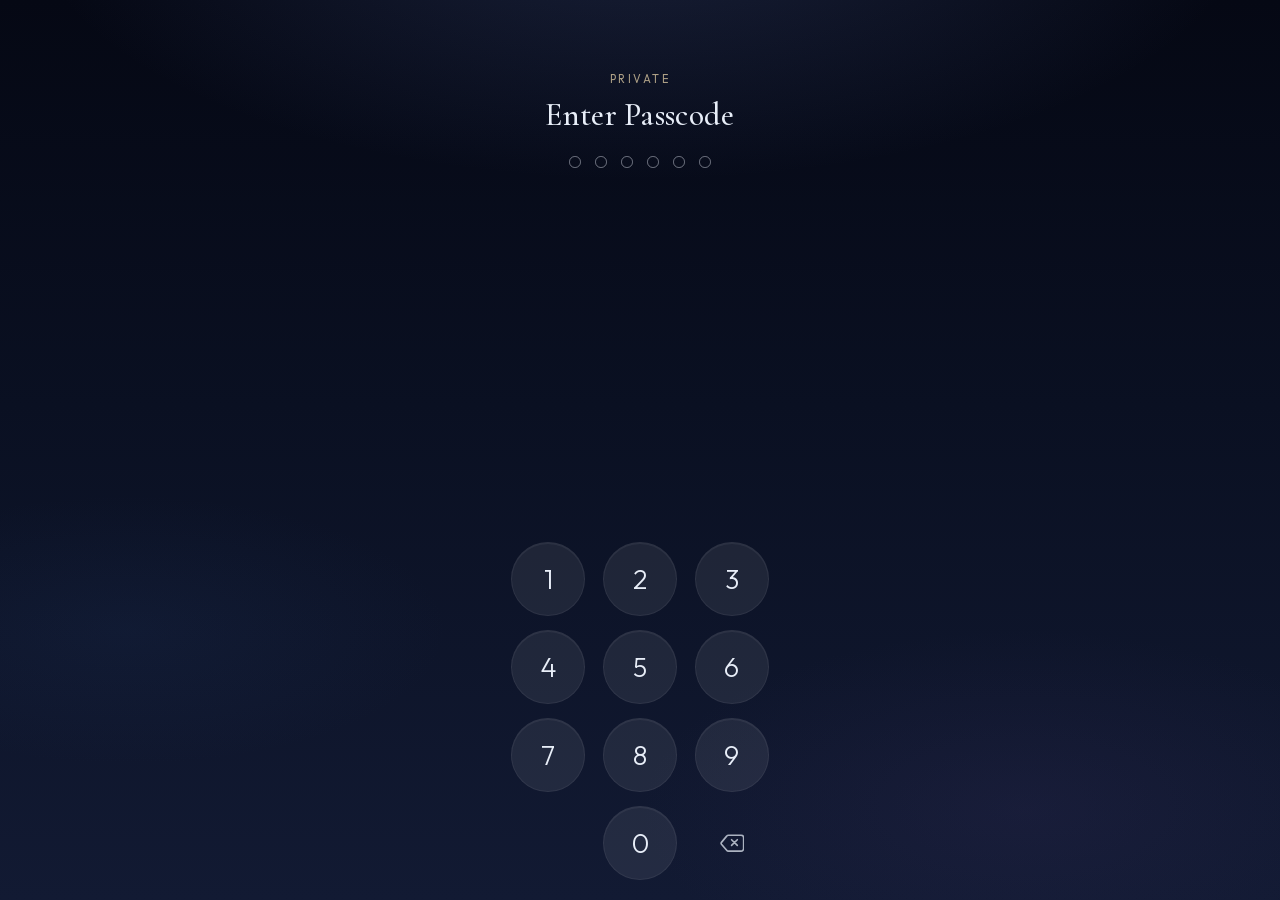
==== index.html @ 8b9bb9eb "Fix entry keypad layout for iPhone Safari Anchor the keypad like iOS Lock Screen, scale keys to view" ====
<!DOCTYPE html>
<html lang="en">
<head>
  <meta charset="UTF-8" />
  <meta name="viewport" content="width=device-width, initial-scale=1, viewport-fit=cover, maximum-scale=1, user-scalable=no" />
  <meta name="apple-mobile-web-app-capable" content="yes" />
  <meta name="apple-mobile-web-app-status-bar-style" content="black-translucent" />
  <meta name="theme-color" content="#070b16" />
  <meta name="description" content="A private scrapbook for May — Happy (Almost) National Girlfriend Day." />
  <title>For May</title>

  <link rel="preload" href="assets/fonts/cormorant-500.woff2" as="font" type="font/woff2" crossorigin />
  <link rel="preload" href="assets/fonts/outfit-300.woff2" as="font" type="font/woff2" crossorigin />
  <link rel="preload" href="assets/fonts/caveat-600.woff2" as="font" type="font/woff2" crossorigin />
  <link rel="preload" href="assets/images/disneysea.webp" as="image" type="image/webp" />

  <link rel="stylesheet" href="css/fonts.css" />
  <link rel="stylesheet" href="css/styles.css" />
</head>
<body>
  <!-- Soft starfield (drawn by JS) -->
  <canvas id="stars" aria-hidden="true"></canvas>
  <div class="sky-glow" aria-hidden="true"></div>

  <main id="app">

    <!-- ───────── Entry keypad ───────── -->
    <section id="screen-entry" class="screen screen--active" aria-label="Passcode">
      <div class="entry-stage">
        <p class="eyebrow fade-up">Private</p>
        <h1 class="entry-title fade-up delay-1">Enter Passcode</h1>

        <div class="passcode-dots fade-up delay-2" id="passcode-dots" aria-live="polite" aria-label="Passcode progress">
          <span class="passcode-dot"></span>
          <span class="passcode-dot"></span>
          <span class="passcode-dot"></span>
          <span class="passcode-dot"></span>
          <span class="passcode-dot"></span>
          <span class="passcode-dot"></span>
        </div>
        <p class="entry-error" id="entry-error" role="alert" hidden>Try again</p>

        <div class="keypad fade-up delay-3" id="entry-keypad" role="group" aria-label="Number pad">
          <button type="button" class="keypad-key" data-key="1">1</button>
          <button type="button" class="keypad-key" data-key="2">2</button>
          <button type="button" class="keypad-key" data-key="3">3</button>
          <button type="button" class="keypad-key" data-key="4">4</button>
          <button type="button" class="keypad-key" data-key="5">5</button>
          <button type="button" class="keypad-key" data-key="6">6</button>
          <button type="button" class="keypad-key" data-key="7">7</button>
          <button type="button" class="keypad-key" data-key="8">8</button>
          <button type="button" class="keypad-key" data-key="9">9</button>
          <span class="keypad-spacer" aria-hidden="true"></span>
          <button type="button" class="keypad-key" data-key="0">0</button>
          <button type="button" class="keypad-key keypad-key--action" data-key="delete" aria-label="Delete">
            <svg class="keypad-delete" viewBox="0 0 24 18" aria-hidden="true" focusable="false">
              <path
                d="M8.2 1.2h12.3A2.5 2.5 0 0 1 23 3.7v10.6a2.5 2.5 0 0 1-2.5 2.5H8.2c-.7 0-1.4-.3-1.8-.9L1.3 10c-.4-.5-.4-1.3 0-1.8L6.4 2.1c.4-.6 1.1-.9 1.8-.9z"
                fill="none"
                stroke="currentColor"
                stroke-width="1.6"
                stroke-linejoin="round"
              />
              <path
                d="M11.2 5.6l5.6 5.6M16.8 5.6l-5.6 5.6"
                fill="none"
                stroke="currentColor"
                stroke-width="1.6"
                stroke-linecap="round"
              />
            </svg>
          </button>
        </div>
      </div>
    </section>

    <!-- ───────── Envelope ───────── -->
    <section id="screen-envelope" class="screen" aria-label="Sealed envelope" hidden>
      <div class="envelope-stage">
        <p class="envelope-hint">Tap to open</p>
        <button type="button" id="envelope" class="envelope" aria-label="Open envelope from Ben to May">
          <div class="envelope__pocket" aria-hidden="true"></div>
          <div class="envelope__well">
            <div class="envelope__letter">
              <div class="letter-content">
                <p class="letter-label">To</p>
                <p class="letter-name">May</p>
                <p class="letter-message">Happy (Almost)<br />National Girlfriend Day!</p>
                <p class="letter-label letter-label--from">From</p>
                <p class="letter-name letter-name--from">Ben</p>
              </div>
            </div>
          </div>
          <div class="envelope__front" aria-hidden="true"></div>
          <div class="envelope__flap" aria-hidden="true"></div>
          <div class="envelope__seal" aria-hidden="true">
            <span class="seal-initial">B</span>
          </div>
        </button>
      </div>
    </section>

    <!-- ───────── Welcome ───────── -->
    <section id="screen-welcome" class="screen" aria-label="Welcome" hidden>
      <div class="screen-inner screen-inner--narrow">
        <p class="eyebrow fade-up">A little something</p>
        <h1 class="welcome-title fade-up delay-1">Hi May <span class="heart" aria-hidden="true">♥</span></h1>
        <p class="welcome-subtitle fade-up delay-2">Happy National Girlfriend (almost..) Day!</p>
        <div class="welcome-body fade-up delay-3">
          <p>I know we haven't known each other for long, but I wanted to make something that we could look back on later.</p>
          <p>This isn't every memory we've had together; just some of my favorites.</p>
        </div>
        <button type="button" class="btn btn--primary fade-up delay-4" data-next="disclaimers">
          Start Reading
          <span class="btn-arrow" aria-hidden="true">→</span>
        </button>
      </div>
    </section>

    <!-- ───────── Disclaimers ───────── -->
    <section id="screen-disclaimers" class="screen" aria-label="Notes" hidden>
      <div class="screen-inner screen-inner--narrow">
        <p class="eyebrow fade-up">Before we begin</p>
        <h2 class="section-title fade-up delay-1">A couple of notes</h2>

        <div class="note-stack">
          <article class="note-card fade-up delay-2">
            <p class="note-card__title">Timezone</p>
            <p class="note-card__body">Everything on this website uses Ben Standard Time (PST).</p>
            <p class="note-card__aside">Sorry Japan <span class="heart" aria-hidden="true">♥</span></p>
          </article>

          <article class="note-card fade-up delay-3">
            <p class="note-card__title">Memories</p>
            <p class="note-card__body">These definitely aren't all of our memories.</p>
            <p class="note-card__body">These are simply some of my favorite moments that I wanted to remember forever.</p>
          </article>
        </div>

        <button type="button" class="btn btn--primary fade-up delay-4" data-next="scrapbook">
          Open Scrapbook
          <span class="btn-arrow" aria-hidden="true">→</span>
        </button>
      </div>
    </section>

    <!-- ───────── Scrapbook ───────── -->
    <section id="screen-scrapbook" class="screen screen--scrapbook" aria-label="Scrapbook" hidden>
      <div class="scrapbook">
        <div class="scrapbook__track" id="scrapbook-track" role="list"></div>
      </div>
      <div class="scrapbook-chrome">
        <div class="scrapbook-dots" id="scrapbook-dots" aria-hidden="true"></div>
        <p class="scrapbook-hint" id="scrapbook-hint">Swipe to turn pages</p>
        <button type="button" class="btn btn--ghost" id="scrapbook-continue" hidden>
          Continue
          <span class="btn-arrow" aria-hidden="true">→</span>
        </button>
      </div>
    </section>

    <!-- ───────── Gift intro ───────── -->
    <section id="screen-gift-intro" class="screen" aria-label="A gift" hidden>
      <div class="screen-inner screen-inner--narrow">
        <p class="eyebrow fade-up">One more thing</p>
        <h2 class="section-title fade-up delay-1">There's a gift waiting</h2>
        <p class="lede fade-up delay-2">It's locked — only you should know the answers.</p>
        <button type="button" class="btn btn--primary fade-up delay-3" data-next="gift-lock-1">
          Unlock Gift
          <span class="btn-arrow" aria-hidden="true">→</span>
        </button>
      </div>
    </section>

    <!-- ───────── Lock One ───────── -->
    <section id="screen-gift-lock-1" class="screen" aria-label="First lock" hidden>
      <div class="screen-inner screen-inner--narrow">
        <div class="lock-badge fade-up" aria-hidden="true">
          <span class="lock-icon"></span>
          <span>1 of 2</span>
        </div>
        <h2 class="section-title fade-up delay-1">First lock</h2>
        <p class="lede fade-up delay-2">What is my phone password?</p>

        <form id="lock-form-1" class="lock-form fade-up delay-3" autocomplete="off">
          <label class="sr-only" for="lock-input-1">Answer</label>
          <input
            id="lock-input-1"
            class="lock-input"
            type="password"
            inputmode="text"
            enterkeyhint="done"
            autocorrect="off"
            autocapitalize="off"
            spellcheck="false"
            placeholder="Enter password"
            required
          />
          <p class="lock-error" id="lock-error-1" role="alert" hidden>Not quite — try again.</p>
          <button type="submit" class="btn btn--primary">Unlock</button>
        </form>
      </div>
    </section>

    <!-- ───────── Lock Two ───────── -->
    <section id="screen-gift-lock-2" class="screen" aria-label="Second lock" hidden>
      <div class="screen-inner screen-inner--narrow">
        <div class="lock-badge fade-up" aria-hidden="true">
          <span class="lock-icon"></span>
          <span>2 of 2</span>
        </div>
        <h2 class="section-title fade-up delay-1">Second lock</h2>
        <p class="lede fade-up delay-2">What is my middle name?</p>

        <form id="lock-form-2" class="lock-form fade-up delay-3" autocomplete="off">
          <label class="sr-only" for="lock-input-2">Answer</label>
          <input
            id="lock-input-2"
            class="lock-input"
            type="text"
            inputmode="text"
            enterkeyhint="done"
            autocorrect="off"
            autocapitalize="off"
            spellcheck="false"
            placeholder="Enter answer"
            required
          />
          <p class="lock-error" id="lock-error-2" role="alert" hidden>Not quite — try again.</p>
          <button type="submit" class="btn btn--primary">Open Gift</button>
        </form>
      </div>
    </section>

    <!-- ───────── Gift Box Opening ───────── -->
    <section id="screen-gift-box" class="screen" aria-label="Gift box" hidden>
      <div class="gift-stage">
        <div class="gift-box" id="gift-box" aria-hidden="true">
          <div class="gift-box__lid">
            <div class="gift-box__bow"></div>
          </div>
          <div class="gift-box__body"></div>
        </div>
        <p class="gift-opening-text" id="gift-opening-text">Opening…</p>
      </div>
      <canvas id="confetti" class="confetti-canvas" aria-hidden="true"></canvas>
    </section>

    <!-- ───────── Coupon Reveal ───────── -->
    <section id="screen-gift-reveal" class="screen" aria-label="Gift coupon" hidden>
      <div class="screen-inner screen-inner--narrow">
        <p class="eyebrow fade-up">For you</p>
        <div class="coupon fade-up delay-1">
          <div class="coupon__edge coupon__edge--top" aria-hidden="true"></div>
          <div class="coupon__inner">
            <p class="coupon__label">Gift Coupon</p>
            <h2 class="coupon__title">One Free Meal <span class="heart" aria-hidden="true">♥</span></h2>
            <p class="coupon__value">Up to ¥5000</p>
            <div class="coupon__divider" aria-hidden="true"></div>
            <p class="coupon__redeem-label">Redeem Instructions</p>
            <p class="coupon__redeem">Text Ben:</p>
            <p class="coupon__code" id="coupon-code">not icecream</p>
            <button type="button" class="btn btn--coupon" id="copy-code">
              Copy Code
            </button>
            <p class="coupon__copied" id="copy-feedback" hidden>Copied</p>
          </div>
          <div class="coupon__edge coupon__edge--bottom" aria-hidden="true"></div>
        </div>
        <button type="button" class="btn btn--ghost fade-up delay-3" data-next="goodbye">
          Continue
          <span class="btn-arrow" aria-hidden="true">→</span>
        </button>
      </div>
    </section>

    <!-- ───────── Goodbye ───────── -->
    <section id="screen-goodbye" class="screen screen--goodbye" aria-label="Goodbye" hidden>
      <div class="goodbye-inner">
        <p class="goodbye-line" id="goodbye-line-1"></p>
        <p class="goodbye-line goodbye-line--soft" id="goodbye-line-2"></p>
        <p class="goodbye-line goodbye-line--name" id="goodbye-line-3"></p>
        <button type="button" class="btn btn--ghost goodbye-continue" id="goodbye-continue" hidden>
          Continue
          <span class="btn-arrow" aria-hidden="true">→</span>
        </button>
      </div>
    </section>

    <!-- ───────── Flowers tease ───────── -->
    <section id="screen-flowers-tease" class="screen" aria-label="About the flowers" hidden>
      <div class="screen-inner screen-inner--narrow">
        <p class="flowers-tease-text fade-up" id="flowers-tease-text">soooooo... about the flowers...</p>
        <button type="button" class="btn btn--ghost fade-up delay-3" data-next="flowers-note">
          Continue
          <span class="btn-arrow" aria-hidden="true">→</span>
        </button>
      </div>
    </section>

    <!-- ───────── Flowers apology ───────── -->
    <section id="screen-flowers-note" class="screen" aria-label="Flower note" hidden>
      <div class="screen-inner screen-inner--narrow">
        <div class="flowers-note fade-up">
          <p>I spent too much time working on this to figure out how to order flowers to ur house.. but im good at coding so heres some imaginary online flowers that contains all of your favorites!</p>
          <p class="flowers-note__aside">I promise to make it up to you later :(</p>
        </div>
        <button type="button" class="btn btn--primary fade-up delay-3" data-next="flowers-garden">
          See your flowers
          <span class="btn-arrow" aria-hidden="true">→</span>
        </button>
      </div>
    </section>

    <!-- ───────── Flower garden ───────── -->
    <section id="screen-flowers-garden" class="screen screen--garden" aria-label="Flower garden" hidden>
      <div class="garden-inner">
        <p class="eyebrow fade-up">For May</p>
        <h2 class="section-title garden-title fade-up delay-1">Your midnight garden</h2>
        <div class="garden" id="flower-garden" aria-label="A garden of your favorite flowers"></div>
      </div>
    </section>

  </main>

  <script type="module" src="js/app.js"></script>
</body>
</html>
---- css/fonts.css ----
@font-face {
  font-family: "Caveat";
  font-style: normal;
  font-weight: 400;
  font-display: swap;
  src: url("../assets/fonts/caveat-400.woff2") format("woff2");
}

@font-face {
  font-family: "Caveat";
  font-style: normal;
  font-weight: 600;
  font-display: swap;
  src: url("../assets/fonts/caveat-600.woff2") format("woff2");
}

@font-face {
  font-family: "Caveat";
  font-style: normal;
  font-weight: 700;
  font-display: swap;
  src: url("../assets/fonts/caveat-700.woff2") format("woff2");
}

@font-face {
  font-family: "Cormorant Garamond";
  font-style: normal;
  font-weight: 400;
  font-display: swap;
  src: url("../assets/fonts/cormorant-400.woff2") format("woff2");
}

@font-face {
  font-family: "Cormorant Garamond";
  font-style: normal;
  font-weight: 500;
  font-display: swap;
  src: url("../assets/fonts/cormorant-500.woff2") format("woff2");
}

@font-face {
  font-family: "Cormorant Garamond";
  font-style: italic;
  font-weight: 400;
  font-display: swap;
  src: url("../assets/fonts/cormorant-400i.woff2") format("woff2");
}

@font-face {
  font-family: "Cormorant Garamond";
  font-style: italic;
  font-weight: 500;
  font-display: swap;
  src: url("../assets/fonts/cormorant-500i.woff2") format("woff2");
}

@font-face {
  font-family: "Outfit";
  font-style: normal;
  font-weight: 300;
  font-display: swap;
  src: url("../assets/fonts/outfit-300.woff2") format("woff2");
}

@font-face {
  font-family: "Outfit";
  font-style: normal;
  font-weight: 400;
  font-display: swap;
  src: url("../assets/fonts/outfit-400.woff2") format("woff2");
}
---- css/styles.css ----
/* =========================================================
   National Girlfriend Day — Midnight Scrapbook
   Mobile-first · iPhone Safari · Apple-inspired restraint
   ========================================================= */

:root {
  /* Sky */
  --sky-0: #050814;
  --sky-1: #0a1022;
  --sky-2: #121a33;
  --sky-3: #1c2747;

  /* Light */
  --moon: #e8eef8;
  --moon-soft: rgba(232, 238, 248, 0.72);
  --moon-muted: rgba(232, 238, 248, 0.48);
  --moon-faint: rgba(232, 238, 248, 0.18);

  /* Accent — quiet champagne gold */
  --gold: #c9b896;
  --gold-soft: rgba(201, 184, 150, 0.85);
  --gold-glow: rgba(201, 184, 150, 0.22);

  /* Paper */
  --paper: #f3eee4;
  --paper-deep: #e8e0d2;
  --ink: #2a241c;
  --ink-soft: #5a5248;
  --ink-faint: #8a8174;
  --tape: rgba(255, 248, 220, 0.55);
  --tape-edge: rgba(180, 160, 120, 0.35);

  /* Envelope */
  --envelope: #1e2a4a;
  --envelope-deep: #162038;
  --envelope-flap: #243356;
  --seal: #8b3a4a;

  /* Motion */
  --ease-out: cubic-bezier(0.22, 1, 0.36, 1);
  --ease-spring: cubic-bezier(0.34, 1.3, 0.64, 1);
  --ease-soft: cubic-bezier(0.4, 0, 0.2, 1);

  /* Type */
  --font-display: "Cormorant Garamond", "Times New Roman", serif;
  --font-hand: "Caveat", "Segoe Print", cursive;
  --font-ui: "Outfit", -apple-system, BlinkMacSystemFont, sans-serif;

  /* Layout */
  --safe-top: env(safe-area-inset-top, 0px);
  --safe-bottom: env(safe-area-inset-bottom, 0px);
  --pad: clamp(1.25rem, 5vw, 2rem);
  --max: 28rem;
}

/* ---------- Reset ---------- */
*,
*::before,
*::after {
  box-sizing: border-box;
  margin: 0;
  padding: 0;
}

html,
body {
  height: 100%;
  overflow: hidden;
  background: var(--sky-0);
  color: var(--moon);
  font-family: var(--font-ui);
  font-weight: 300;
  -webkit-font-smoothing: antialiased;
  -moz-osx-font-smoothing: grayscale;
  -webkit-tap-highlight-color: transparent;
  -webkit-text-size-adjust: 100%;
  text-size-adjust: 100%;
  touch-action: manipulation;
}

body {
  position: relative;
  min-height: 100dvh;
}

img {
  display: block;
  max-width: 100%;
}

button,
input {
  font: inherit;
  color: inherit;
  border: none;
  background: none;
  appearance: none;
  -webkit-appearance: none;
}

button {
  cursor: pointer;
}

.sr-only {
  position: absolute;
  width: 1px;
  height: 1px;
  padding: 0;
  margin: -1px;
  overflow: hidden;
  clip: rect(0, 0, 0, 0);
  white-space: nowrap;
  border: 0;
}

.heart {
  color: var(--gold-soft);
  font-style: normal;
}

/* ---------- Starfield ---------- */
#stars {
  position: fixed;
  inset: 0;
  width: 100%;
  height: 100%;
  z-index: 0;
  pointer-events: none;
}

.sky-glow {
  position: fixed;
  inset: 0;
  z-index: 0;
  pointer-events: none;
  background:
    radial-gradient(ellipse 80% 50% at 50% -10%, rgba(80, 100, 160, 0.28), transparent 60%),
    radial-gradient(ellipse 60% 40% at 80% 90%, rgba(60, 50, 100, 0.18), transparent 50%),
    radial-gradient(ellipse 50% 30% at 10% 70%, rgba(40, 70, 120, 0.12), transparent 50%),
    linear-gradient(180deg, var(--sky-0) 0%, var(--sky-1) 45%, var(--sky-2) 100%);
}

/* ---------- App shell ---------- */
#app {
  position: relative;
  z-index: 1;
  height: 100%;
  height: 100dvh;
  width: 100%;
  overflow: hidden;
}

.screen {
  position: absolute;
  inset: 0;
  display: flex;
  flex-direction: column;
  align-items: center;
  justify-content: center;
  padding:
    calc(var(--pad) + var(--safe-top))
    var(--pad)
    calc(var(--pad) + var(--safe-bottom));
  opacity: 0;
  visibility: hidden;
  pointer-events: none;
  transform: translateY(12px) scale(0.985);
  transition:
    opacity 0.7s var(--ease-out),
    transform 0.7s var(--ease-out),
    visibility 0.7s;
}

.screen--active {
  opacity: 1;
  visibility: visible;
  pointer-events: auto;
  transform: translateY(0) scale(1);
}

.screen--exit {
  opacity: 0;
  transform: translateY(-10px) scale(0.99);
  pointer-events: none;
}

.screen-inner {
  width: 100%;
  max-width: var(--max);
  display: flex;
  flex-direction: column;
  align-items: center;
  text-align: center;
  gap: 1.25rem;
}

.screen-inner--narrow {
  max-width: 22rem;
}

/* ---------- Typography ---------- */
.eyebrow {
  font-family: var(--font-ui);
  font-size: 0.7rem;
  font-weight: 400;
  letter-spacing: 0.22em;
  text-transform: uppercase;
  color: var(--gold-soft);
}

.section-title {
  font-family: var(--font-display);
  font-size: clamp(2rem, 8vw, 2.6rem);
  font-weight: 500;
  line-height: 1.15;
  letter-spacing: 0.01em;
  color: var(--moon);
}

.lede {
  font-size: 1rem;
  line-height: 1.55;
  color: var(--moon-soft);
  font-weight: 300;
}

.welcome-title {
  font-family: var(--font-display);
  font-size: clamp(2.6rem, 11vw, 3.4rem);
  font-weight: 500;
  line-height: 1.05;
  letter-spacing: 0.01em;
}

.welcome-subtitle {
  font-family: var(--font-display);
  font-size: clamp(1.15rem, 4.5vw, 1.35rem);
  font-style: italic;
  font-weight: 400;
  color: var(--gold-soft);
  line-height: 1.35;
}

.welcome-body {
  display: flex;
  flex-direction: column;
  gap: 0.9rem;
  color: var(--moon-soft);
  font-size: 0.98rem;
  line-height: 1.65;
  text-wrap: pretty;
}

/* ---------- Buttons ---------- */
.btn {
  display: inline-flex;
  align-items: center;
  justify-content: center;
  gap: 0.55rem;
  min-height: 3rem;
  padding: 0.85rem 1.6rem;
  border-radius: 999px;
  font-size: 0.95rem;
  font-weight: 400;
  letter-spacing: 0.02em;
  transition: transform 0.25s var(--ease-spring), background 0.25s var(--ease-soft), opacity 0.25s;
  -webkit-user-select: none;
  user-select: none;
}

.btn:active {
  transform: scale(0.96);
}

.btn--primary {
  background: linear-gradient(180deg, #f0ebe3 0%, #ddd4c4 100%);
  color: var(--ink);
  box-shadow:
    0 1px 0 rgba(255, 255, 255, 0.35) inset,
    0 8px 28px rgba(0, 0, 0, 0.28);
  margin-top: 0.5rem;
}

.btn--secondary {
  background: rgba(255, 255, 255, 0.08);
  color: var(--moon);
  border: 1px solid var(--moon-faint);
  backdrop-filter: blur(8px);
  -webkit-backdrop-filter: blur(8px);
  width: 100%;
  margin-top: 0.35rem;
}

/* Solid ink-on-paper control for the coupon */
.btn--coupon {
  width: 100%;
  margin-top: 0.5rem;
  background: linear-gradient(180deg, #2a241c 0%, #1a1612 100%);
  color: #f3eee4;
  box-shadow: 0 6px 18px rgba(42, 36, 28, 0.22);
  position: relative;
  z-index: 1;
}

.btn--coupon:active {
  transform: scale(0.97);
}

.btn--ghost {
  color: var(--moon-soft);
  background: transparent;
  border: 1px solid var(--moon-faint);
  margin-top: 0.25rem;
}

.btn-arrow {
  display: inline-block;
  transition: transform 0.3s var(--ease-out);
}

.btn:active .btn-arrow {
  transform: translateX(3px);
}

/* ---------- Entrance helpers ---------- */
.fade-up {
  opacity: 0;
  transform: translateY(14px);
}

.screen--active .fade-up {
  animation: fadeUp 0.85s var(--ease-out) forwards;
}

.screen--active .delay-1 { animation-delay: 0.1s; }
.screen--active .delay-2 { animation-delay: 0.2s; }
.screen--active .delay-3 { animation-delay: 0.32s; }
.screen--active .delay-4 { animation-delay: 0.44s; }

@keyframes fadeUp {
  to {
    opacity: 1;
    transform: translateY(0);
  }
}

/* =========================================================
   Entry keypad (phone passcode)
   ========================================================= */
#screen-entry {
  justify-content: flex-start;
  /* iOS Lock Screen-ish: content top, pad bottom near home indicator */
  padding-top: calc(max(2.5rem, 8vh) + var(--safe-top));
  padding-bottom: calc(max(1rem, var(--safe-bottom) + 0.75rem));
}

.entry-stage {
  width: 100%;
  max-width: 22rem;
  height: 100%;
  display: flex;
  flex-direction: column;
  align-items: center;
  text-align: center;
  gap: 0;
}

.entry-stage > .eyebrow {
  margin-bottom: 0;
}

.entry-title {
  font-family: var(--font-display);
  font-size: clamp(1.55rem, 6vw, 2rem);
  font-weight: 500;
  color: var(--moon);
  letter-spacing: 0.01em;
  margin-top: 0.55rem;
}

.passcode-dots {
  display: flex;
  gap: clamp(0.65rem, 3.5vw, 0.9rem);
  align-items: center;
  justify-content: center;
  min-height: 1.25rem;
  margin: 1.15rem 0 0;
}

.passcode-dot {
  width: 0.72rem;
  height: 0.72rem;
  border-radius: 50%;
  border: 1.5px solid rgba(232, 238, 248, 0.45);
  background: transparent;
  transition: background 0.18s var(--ease-soft), border-color 0.18s, transform 0.18s var(--ease-spring);
  flex-shrink: 0;
}

.passcode-dot.is-filled {
  background: var(--moon);
  border-color: var(--moon);
  transform: scale(1.05);
}

.passcode-dots.is-wrong {
  animation: shake 0.45s var(--ease-soft);
}

.passcode-dots.is-success .passcode-dot.is-filled {
  background: var(--gold);
  border-color: var(--gold);
}

.entry-error {
  font-size: 0.85rem;
  color: rgba(220, 160, 165, 0.95);
  height: 1.25rem;
  margin-top: 0.65rem;
  line-height: 1.25rem;
}

.entry-error[hidden] {
  display: block !important;
  visibility: hidden;
}

.keypad {
  --key-size: clamp(3.65rem, min(18vw, 11.5vh), 4.6rem);
  --key-gap-y: clamp(0.55rem, 1.8vh, 0.9rem);
  --key-gap-x: clamp(0.7rem, 4vw, 1.15rem);
  display: grid;
  grid-template-columns: repeat(3, var(--key-size));
  gap: var(--key-gap-y) var(--key-gap-x);
  justify-content: center;
  margin-top: auto;
  padding-top: 1.25rem;
  padding-bottom: 0.25rem;
  user-select: none;
  -webkit-user-select: none;
  touch-action: manipulation;
}

.keypad-key {
  width: var(--key-size);
  height: var(--key-size);
  border-radius: 50%;
  display: grid;
  place-items: center;
  font-family: var(--font-ui);
  font-size: clamp(1.35rem, 4.8vw, 1.7rem);
  font-weight: 300;
  color: var(--moon);
  background: rgba(255, 255, 255, 0.08);
  border: 1px solid rgba(255, 255, 255, 0.06);
  box-shadow: inset 0 1px 0 rgba(255, 255, 255, 0.06);
  transition: background 0.15s var(--ease-soft), transform 0.15s var(--ease-spring);
  -webkit-tap-highlight-color: transparent;
  touch-action: manipulation;
  cursor: pointer;
}

.keypad-key:active {
  background: rgba(255, 255, 255, 0.22);
  transform: scale(0.94);
}

.keypad-key--action {
  background: transparent;
  border-color: transparent;
  box-shadow: none;
}

.keypad-key--action:active {
  background: rgba(255, 255, 255, 0.1);
}

.keypad-spacer {
  width: var(--key-size);
  height: var(--key-size);
}

.keypad-delete {
  display: block;
  width: 1.55rem;
  height: 1.15rem;
  color: var(--moon-soft);
}

.keypad.is-wrong .keypad-key:not(.keypad-key--action) {
  animation: shake 0.45s var(--ease-soft);
}

/* Short phones / Safari chrome */
@media (max-height: 700px) {
  #screen-entry {
    padding-top: calc(1.5rem + var(--safe-top));
  }

  .entry-title {
    font-size: clamp(1.4rem, 5.5vw, 1.75rem);
    margin-top: 0.35rem;
  }

  .passcode-dots {
    margin-top: 0.85rem;
  }

  .keypad {
    --key-size: clamp(3.35rem, 10.5vh, 4.2rem);
    padding-top: 0.85rem;
  }
}

@media (max-height: 600px) {
  #screen-entry .eyebrow {
    display: none;
  }

  .keypad {
    --key-size: clamp(3.1rem, 9.5vh, 3.8rem);
    --key-gap-y: 0.45rem;
  }
}

/* =========================================================
   Envelope
   ========================================================= */
#screen-envelope {
  justify-content: center;
}

.envelope-stage {
  display: flex;
  flex-direction: column;
  align-items: center;
  gap: 1.75rem;
  width: 100%;
  max-width: 20rem;
  perspective: 900px;
  /* Room for the letter to rise fully above the envelope */
  padding-top: 7.5rem;
  margin-top: -2rem;
}

.envelope.is-opening {
  pointer-events: none;
  /* Drop filter while open so the rising letter isn't constrained */
  filter: none;
}

.envelope-hint {
  font-size: 0.75rem;
  letter-spacing: 0.18em;
  text-transform: uppercase;
  color: var(--moon-muted);
  animation: softPulse 2.8s var(--ease-soft) infinite;
  transition: opacity 0.3s ease, transform 0.3s ease;
}

.envelope-stage:has(.envelope.is-opening) .envelope-hint,
.envelope-stage:has(.envelope.is-opened) .envelope-hint {
  opacity: 0;
  transform: translateY(-6px);
  pointer-events: none;
}

@keyframes softPulse {
  0%, 100% { opacity: 0.45; }
  50% { opacity: 0.9; }
}

.envelope {
  position: relative;
  width: min(78vw, 17.5rem);
  aspect-ratio: 1.55 / 1;
  border: none;
  background: transparent;
  transform-style: preserve-3d;
  perspective: 900px;
  filter: drop-shadow(0 18px 40px rgba(0, 0, 0, 0.45));
  transition: transform 0.4s var(--ease-spring), filter 0.3s ease;
}

.envelope:active {
  transform: scale(0.985);
}

.envelope__pocket {
  position: absolute;
  inset: 0;
  background:
    linear-gradient(160deg, var(--envelope-flap) 0%, var(--envelope) 55%, var(--envelope-deep) 100%);
  border-radius: 0.35rem 0.35rem 0.55rem 0.55rem;
  z-index: 1;
  box-shadow:
    inset 0 1px 0 rgba(255, 255, 255, 0.08),
    inset 0 -1px 0 rgba(0, 0, 0, 0.25);
}

.envelope__pocket::after {
  content: "";
  position: absolute;
  inset: 0;
  background:
    linear-gradient(135deg, transparent 48%, rgba(255, 255, 255, 0.04) 50%, transparent 52%);
  pointer-events: none;
}

/* Clips the letter while sealed; opens so the letter can rise fully into view */
.envelope__well {
  position: absolute;
  inset: 0;
  overflow: hidden;
  z-index: 2;
  border-radius: 0.35rem 0.35rem 0.55rem 0.55rem;
  pointer-events: none;
}

.envelope.is-opening .envelope__well {
  overflow: visible;
  z-index: 8;
}

/* Front panel hides the tucked letter until the flap opens */
.envelope__front {
  position: absolute;
  left: 0;
  right: 0;
  bottom: 0;
  height: 72%;
  z-index: 3;
  border-radius: 0 0 0.55rem 0.55rem;
  background:
    linear-gradient(175deg, #243356 0%, var(--envelope) 35%, var(--envelope-deep) 100%);
  box-shadow:
    inset 0 1px 0 rgba(255, 255, 255, 0.06);
}

/* Letter starts fully tucked behind the front panel */
.envelope__letter {
  position: absolute;
  left: 8%;
  right: 8%;
  top: 6%;
  height: auto;
  min-height: 94%;
  background:
    linear-gradient(180deg, #f7f2e9 0%, var(--paper) 100%);
  border-radius: 0.25rem;
  transform: translateY(55%);
  transition:
    transform 1.15s var(--ease-out) 0.38s,
    box-shadow 0.6s var(--ease-soft) 0.38s;
  box-shadow: 0 2px 8px rgba(0, 0, 0, 0.12);
  color: var(--ink);
  display: flex;
  align-items: center;
  justify-content: center;
  padding: 1.15rem 1.1rem 1.25rem;
}

.envelope__flap {
  position: absolute;
  left: 0;
  right: 0;
  top: 0;
  height: 58%;
  background: linear-gradient(180deg, #2c3d66 0%, var(--envelope-flap) 100%);
  clip-path: polygon(0 0, 100% 0, 50% 100%);
  transform-origin: top center;
  transform: rotateX(0deg);
  z-index: 4;
  transition: transform 0.95s var(--ease-out);
  box-shadow: 0 4px 12px rgba(0, 0, 0, 0.2);
  backface-visibility: hidden;
  -webkit-backface-visibility: hidden;
}

.envelope.is-opening .envelope__flap {
  transform: rotateX(178deg);
  z-index: 1;
}

.envelope.is-opening .envelope__front {
  z-index: 2;
}

.envelope.is-opening .envelope__letter {
  transform: translateY(-132%);
  box-shadow:
    0 14px 40px rgba(0, 0, 0, 0.38),
    0 2px 8px rgba(0, 0, 0, 0.12);
}

.letter-content {
  text-align: center;
  width: 100%;
}

.letter-label {
  font-family: var(--font-ui);
  font-size: 0.55rem;
  letter-spacing: 0.2em;
  text-transform: uppercase;
  color: var(--ink-faint);
  margin-bottom: 0.15rem;
}

.letter-label--from {
  margin-top: 0.7rem;
}

.letter-name {
  font-family: var(--font-display);
  font-size: 1.55rem;
  font-weight: 500;
  color: var(--ink);
  line-height: 1.1;
}

.letter-name--from {
  font-size: 1.25rem;
}

.letter-message {
  font-family: var(--font-hand);
  font-size: 1.05rem;
  line-height: 1.25;
  color: var(--ink-soft);
  margin: 0.55rem 0 0;
}

.envelope__seal {
  position: absolute;
  left: 50%;
  top: 48%;
  transform: translate(-50%, -50%);
  width: 2.4rem;
  height: 2.4rem;
  border-radius: 50%;
  background:
    radial-gradient(circle at 35% 30%, #a54d5c, var(--seal) 60%, #6e2c38);
  z-index: 5;
  display: grid;
  place-items: center;
  box-shadow:
    0 2px 8px rgba(0, 0, 0, 0.35),
    inset 0 1px 0 rgba(255, 255, 255, 0.2);
  transition: opacity 0.35s var(--ease-soft), transform 0.5s var(--ease-spring);
}

.seal-initial {
  font-family: var(--font-display);
  font-size: 1rem;
  font-weight: 600;
  color: rgba(255, 240, 230, 0.92);
  letter-spacing: 0.02em;
}

.envelope.is-opening .envelope__seal {
  opacity: 0;
  transform: translate(-50%, -50%) scale(0.6);
}

.envelope.is-opened {
  opacity: 0;
  transform: scale(1.04);
  transition: opacity 0.55s var(--ease-soft), transform 0.55s var(--ease-out);
}

/* =========================================================
   Disclaimer notes
   ========================================================= */
.note-stack {
  display: flex;
  flex-direction: column;
  gap: 0.85rem;
  width: 100%;
}

.note-card {
  text-align: left;
  padding: 1.15rem 1.2rem;
  border-radius: 1rem;
  background: rgba(255, 255, 255, 0.045);
  border: 1px solid rgba(255, 255, 255, 0.08);
  backdrop-filter: blur(12px);
  -webkit-backdrop-filter: blur(12px);
}

.note-card__title {
  font-family: var(--font-display);
  font-size: 1.15rem;
  font-weight: 500;
  color: var(--gold-soft);
  margin-bottom: 0.45rem;
}

.note-card__body {
  font-size: 0.92rem;
  line-height: 1.55;
  color: var(--moon-soft);
}

.note-card__body + .note-card__body {
  margin-top: 0.45rem;
}

.note-card__aside {
  margin-top: 0.65rem;
  font-family: var(--font-hand);
  font-size: 1.15rem;
  color: var(--moon-muted);
}

/* =========================================================
   Scrapbook
   ========================================================= */
.screen--scrapbook {
  padding: 0;
  justify-content: stretch;
  align-items: stretch;
}

.scrapbook {
  flex: 1;
  min-height: 0;
  width: 100%;
  overflow: hidden;
  touch-action: none;
  padding-top: calc(0.5rem + var(--safe-top));
}

.scrapbook__track {
  display: flex;
  height: 100%;
  width: 100%;
  transition: transform 0.55s var(--ease-out);
  will-change: transform;
}

.scrapbook__track.is-dragging {
  transition: none;
}

.scrapbook-page {
  flex: 0 0 100%;
  width: 100%;
  height: 100%;
  display: flex;
  align-items: center;
  justify-content: center;
  padding: 0.5rem var(--pad) 0.25rem;
}

.page-sheet {
  position: relative;
  width: 100%;
  max-width: 22rem;
  height: min(100%, 36rem);
  max-height: calc(100dvh - 6.75rem - var(--safe-top) - var(--safe-bottom));
  background:
    linear-gradient(165deg, #f7f3eb 0%, var(--paper) 40%, var(--paper-deep) 100%);
  border-radius: 0.35rem;
  box-shadow:
    0 1px 0 rgba(255, 255, 255, 0.55) inset,
    0 20px 50px rgba(0, 0, 0, 0.35),
    0 2px 8px rgba(0, 0, 0, 0.2);
  padding: 1.15rem 1.05rem 0.95rem;
  display: flex;
  flex-direction: column;
  gap: 0.55rem;
  overflow: hidden;
  color: var(--ink);
}

/* subtle paper grain */
.page-sheet::before {
  content: "";
  position: absolute;
  inset: 0;
  opacity: 0.35;
  pointer-events: none;
  background-image: url("data:image/svg+xml,%3Csvg viewBox='0 0 200 200' xmlns='http://www.w3.org/2000/svg'%3E%3Cfilter id='n'%3E%3CfeTurbulence type='fractalNoise' baseFrequency='0.85' numOctaves='3' stitchTiles='stitch'/%3E%3C/filter%3E%3Crect width='100%25' height='100%25' filter='url(%23n)' opacity='0.45'/%3E%3C/svg%3E");
  mix-blend-mode: multiply;
}

.page-sheet::after {
  content: "";
  position: absolute;
  inset: 0;
  pointer-events: none;
  background:
    linear-gradient(90deg, rgba(0, 0, 0, 0.035), transparent 8%, transparent 92%, rgba(0, 0, 0, 0.03));
  border-radius: inherit;
}

.page-tape {
  position: absolute;
  width: 3.4rem;
  height: 0.85rem;
  background: var(--tape);
  border: 1px solid var(--tape-edge);
  box-shadow: 0 1px 2px rgba(0, 0, 0, 0.08);
  z-index: 3;
  mix-blend-mode: multiply;
}

.page-tape--tl {
  top: 0.55rem;
  left: 0.85rem;
  transform: rotate(-8deg);
}

.page-tape--tr {
  top: 0.65rem;
  right: 0.9rem;
  transform: rotate(12deg);
}

.page-photo-wrap {
  position: relative;
  z-index: 1;
  margin: 0.35rem auto 0;
  width: min(100%, 15.5rem, 42dvh);
  aspect-ratio: 1;
  background: #fff;
  padding: 0.38rem 0.38rem 0.75rem;
  box-shadow:
    0 1px 2px rgba(0, 0, 0, 0.08),
    0 8px 20px rgba(0, 0, 0, 0.12);
  transform: rotate(var(--tilt, -1.5deg));
  flex-shrink: 0;
}

.page-photo-wrap img {
  width: 100%;
  height: 100%;
  object-fit: cover;
  object-position: center;
  background: #ddd;
}

.page-title {
  position: relative;
  z-index: 1;
  font-family: var(--font-hand);
  font-size: clamp(1.35rem, 5.2vw, 1.7rem);
  font-weight: 600;
  line-height: 1.15;
  color: var(--ink);
  text-align: center;
  margin-top: 0.1rem;
  padding: 0 0.25rem;
  flex-shrink: 0;
}

.page-story {
  position: relative;
  z-index: 1;
  font-family: var(--font-hand);
  font-size: clamp(1rem, 3.8vw, 1.18rem);
  line-height: 1.35;
  color: var(--ink-soft);
  text-align: center;
  text-wrap: pretty;
  padding: 0 0.35rem;
  flex: 1 1 auto;
  min-height: 0;
  overflow: hidden;
}

.page-footer {
  position: relative;
  z-index: 1;
  display: flex;
  align-items: flex-end;
  justify-content: space-between;
  margin-top: auto;
  padding-top: 0.2rem;
  flex-shrink: 0;
}

.page-date {
  font-family: var(--font-hand);
  font-size: 1.05rem;
  color: var(--ink-faint);
}

.page-number {
  font-family: var(--font-ui);
  font-size: 0.65rem;
  letter-spacing: 0.12em;
  color: var(--ink-faint);
}

.page-deco {
  position: absolute;
  z-index: 2;
  font-family: var(--font-hand);
  color: rgba(139, 58, 74, 0.35);
  pointer-events: none;
  line-height: 1;
}

.page-deco--dot {
  width: 0.35rem;
  height: 0.35rem;
  border-radius: 50%;
  background: rgba(139, 58, 74, 0.28);
  bottom: 3.2rem;
  right: 1.4rem;
}

.page-deco--star {
  font-size: 0.85rem;
  top: 1.2rem;
  right: 1.5rem;
  opacity: 0.45;
  color: var(--ink-faint);
}

/* Scrapbook chrome */
.scrapbook-chrome {
  flex-shrink: 0;
  display: flex;
  flex-direction: column;
  align-items: center;
  gap: 0.55rem;
  padding: 0.5rem var(--pad) calc(0.85rem + var(--safe-bottom));
  min-height: 4.75rem;
  justify-content: center;
}

.scrapbook-dots {
  display: flex;
  gap: 0.4rem;
  align-items: center;
  justify-content: center;
  flex-wrap: wrap;
  max-width: 16rem;
}

.scrapbook-dot {
  width: 0.35rem;
  height: 0.35rem;
  border-radius: 50%;
  background: var(--moon-faint);
  transition: background 0.3s, transform 0.3s var(--ease-spring);
}

.scrapbook-dot.is-active {
  background: var(--gold);
  transform: scale(1.35);
}

.scrapbook-hint {
  font-size: 0.7rem;
  letter-spacing: 0.14em;
  text-transform: uppercase;
  color: var(--moon-muted);
  transition: opacity 0.4s;
}

.scrapbook-hint.is-hidden {
  opacity: 0;
  pointer-events: none;
  height: 0;
  overflow: hidden;
  margin: 0;
}

#scrapbook-continue {
  animation: fadeUp 0.55s var(--ease-out) both;
}

/* =========================================================
   Locks / Gift
   ========================================================= */
/* Lock screens — keep form above iOS keyboard */
#screen-gift-lock-1,
#screen-gift-lock-2 {
  justify-content: flex-start;
  padding-top: calc(max(2.5rem, 10vh) + var(--safe-top));
  overflow-y: auto;
  -webkit-overflow-scrolling: touch;
}

#screen-gift-lock-1 .screen-inner,
#screen-gift-lock-2 .screen-inner {
  margin-top: 0;
}

.lock-badge {
  display: inline-flex;
  align-items: center;
  gap: 0.45rem;
  font-size: 0.7rem;
  letter-spacing: 0.16em;
  text-transform: uppercase;
  color: var(--moon-muted);
}

.lock-icon {
  width: 0.7rem;
  height: 0.85rem;
  border: 1.5px solid var(--gold-soft);
  border-radius: 0.2rem 0.2rem 0.15rem 0.15rem;
  position: relative;
}

.lock-icon::before {
  content: "";
  position: absolute;
  left: 50%;
  top: -0.4rem;
  width: 0.45rem;
  height: 0.4rem;
  border: 1.5px solid var(--gold-soft);
  border-bottom: none;
  border-radius: 0.4rem 0.4rem 0 0;
  transform: translateX(-50%);
}

.lock-form {
  width: 100%;
  display: flex;
  flex-direction: column;
  gap: 0.85rem;
  margin-top: 0.35rem;
}

.lock-input {
  width: 100%;
  min-height: 3.15rem;
  padding: 0.85rem 1.1rem;
  border-radius: 0.85rem;
  background: rgba(255, 255, 255, 0.05);
  border: 1px solid rgba(255, 255, 255, 0.12);
  color: var(--moon);
  text-align: center;
  font-size: 1.05rem;
  letter-spacing: 0.04em;
  outline: none;
  transition: border-color 0.25s, background 0.25s, box-shadow 0.25s;
}

.lock-input::placeholder {
  color: var(--moon-muted);
  letter-spacing: 0.02em;
}

.lock-input:focus {
  border-color: var(--gold-glow);
  background: rgba(255, 255, 255, 0.07);
  box-shadow: 0 0 0 3px var(--gold-glow);
}

.lock-input.is-wrong {
  animation: shake 0.45s var(--ease-soft);
  border-color: rgba(180, 90, 100, 0.55);
}

@keyframes shake {
  0%, 100% { transform: translateX(0); }
  20% { transform: translateX(-6px); }
  40% { transform: translateX(6px); }
  60% { transform: translateX(-4px); }
  80% { transform: translateX(4px); }
}

.lock-error {
  font-size: 0.85rem;
  color: rgba(220, 160, 165, 0.9);
  min-height: 1.2rem;
}

/* Gift box */
.gift-stage {
  display: flex;
  flex-direction: column;
  align-items: center;
  gap: 2rem;
  position: relative;
  z-index: 2;
}

.gift-box {
  position: relative;
  width: 7.5rem;
  height: 6.5rem;
  transform-style: preserve-3d;
}

.gift-box__body {
  position: absolute;
  left: 0;
  right: 0;
  bottom: 0;
  height: 4.4rem;
  background:
    linear-gradient(160deg, #3a4d78 0%, #243356 55%, #1a2644 100%);
  border-radius: 0.35rem;
  box-shadow:
    0 12px 30px rgba(0, 0, 0, 0.4),
    inset 0 1px 0 rgba(255, 255, 255, 0.1);
}

.gift-box__body::before {
  content: "";
  position: absolute;
  left: 50%;
  top: 0;
  bottom: 0;
  width: 0.85rem;
  transform: translateX(-50%);
  background: linear-gradient(180deg, var(--gold) 0%, #a8926e 100%);
  opacity: 0.85;
}

.gift-box__lid {
  position: absolute;
  left: -0.35rem;
  right: -0.35rem;
  top: 0.6rem;
  height: 2rem;
  background:
    linear-gradient(180deg, #4a6090 0%, #2e4168 100%);
  border-radius: 0.3rem;
  z-index: 2;
  transform-origin: center top;
  box-shadow: 0 4px 12px rgba(0, 0, 0, 0.3);
  transition: transform 1s var(--ease-out);
}

.gift-box__lid::before {
  content: "";
  position: absolute;
  left: 50%;
  top: 0;
  bottom: 0;
  width: 0.85rem;
  transform: translateX(-50%);
  background: linear-gradient(180deg, #d4c4a0 0%, var(--gold) 100%);
  opacity: 0.9;
}

.gift-box__bow {
  position: absolute;
  left: 50%;
  top: -0.55rem;
  width: 1.6rem;
  height: 1rem;
  transform: translateX(-50%);
}

.gift-box__bow::before,
.gift-box__bow::after {
  content: "";
  position: absolute;
  top: 0;
  width: 0.85rem;
  height: 0.85rem;
  background: radial-gradient(circle at 40% 40%, #dcc9a4, var(--gold) 70%);
  border-radius: 50% 50% 50% 0;
}

.gift-box__bow::before {
  left: 0;
  transform: rotate(-45deg);
}

.gift-box__bow::after {
  right: 0;
  transform: rotate(45deg) scaleX(-1);
}

.gift-box.is-opening .gift-box__lid {
  transform: translateY(-3.1rem) translateX(0.35rem) rotate(-12deg);
  transition: transform 1.1s var(--ease-out);
}

.gift-box.is-opening .gift-box__body {
  animation: giftGlow 1.2s var(--ease-soft);
}

@keyframes giftGlow {
  0%, 100% { filter: brightness(1); }
  40% { filter: brightness(1.18); }
}

.gift-opening-text {
  font-family: var(--font-display);
  font-size: 1.25rem;
  font-style: italic;
  color: var(--moon-soft);
  opacity: 0;
  transition: opacity 0.5s;
}

.gift-opening-text.is-visible {
  opacity: 1;
}

.confetti-canvas {
  position: absolute;
  inset: 0;
  width: 100%;
  height: 100%;
  pointer-events: none;
  z-index: 1;
}

/* Coupon */
.coupon {
  width: 100%;
  position: relative;
  filter: drop-shadow(0 16px 36px rgba(0, 0, 0, 0.35));
}

.coupon__inner {
  background:
    linear-gradient(165deg, #f8f4ec 0%, var(--paper) 50%, #e6ddd0 100%);
  color: var(--ink);
  padding: 1.75rem 1.35rem 1.5rem;
  display: flex;
  flex-direction: column;
  align-items: center;
  gap: 0.35rem;
  text-align: center;
  position: relative;
}

.coupon__inner::before {
  content: "";
  position: absolute;
  inset: 0.45rem;
  border: 1px dashed rgba(90, 82, 72, 0.28);
  pointer-events: none;
}

.coupon__edge {
  height: 0.75rem;
  background-color: transparent;
  background-image: radial-gradient(circle at 0.45rem 0, transparent 0.38rem, #e6ddd0 0.4rem);
  background-size: 0.9rem 0.75rem;
  background-repeat: repeat-x;
  background-position: -0.05rem 0;
}

.coupon__edge--top {
  transform: scaleY(-1);
  background-image: radial-gradient(circle at 0.45rem 0, transparent 0.38rem, #f8f4ec 0.4rem);
}

.coupon__edge--bottom {
  background-image: radial-gradient(circle at 0.45rem 0, transparent 0.38rem, #e6ddd0 0.4rem);
}

.coupon__label {
  font-size: 0.65rem;
  letter-spacing: 0.22em;
  text-transform: uppercase;
  color: var(--ink-faint);
  position: relative;
}

.coupon__title {
  font-family: var(--font-display);
  font-size: clamp(1.7rem, 7vw, 2.1rem);
  font-weight: 500;
  line-height: 1.15;
  position: relative;
  margin-top: 0.2rem;
}

.coupon__value {
  font-family: var(--font-hand);
  font-size: 1.45rem;
  color: var(--ink-soft);
  position: relative;
}

.coupon__divider {
  width: 3rem;
  height: 1px;
  background: rgba(90, 82, 72, 0.25);
  margin: 0.55rem 0 0.35rem;
  position: relative;
}

.coupon__redeem-label {
  font-size: 0.65rem;
  letter-spacing: 0.16em;
  text-transform: uppercase;
  color: var(--ink-faint);
  position: relative;
}

.coupon__redeem {
  font-size: 0.9rem;
  color: var(--ink-soft);
  position: relative;
}

.coupon__code {
  font-family: var(--font-hand);
  font-size: 1.55rem;
  font-weight: 600;
  color: var(--ink);
  letter-spacing: 0.02em;
  margin: 0.15rem 0 0.5rem;
  position: relative;
}

.coupon__copied {
  font-size: 0.8rem;
  color: var(--ink-soft);
  position: relative;
  margin-top: 0.15rem;
}

/* =========================================================
   Goodbye
   ========================================================= */
.screen--goodbye {
  background: transparent;
}

.screen--goodbye::before {
  content: "";
  position: absolute;
  inset: 0;
  pointer-events: none;
  background: radial-gradient(ellipse 70% 55% at 50% 45%, transparent 0%, rgba(5, 8, 20, 0.45) 100%);
}

.goodbye-inner {
  display: flex;
  flex-direction: column;
  align-items: center;
  gap: 0.85rem;
  text-align: center;
  max-width: 20rem;
  width: 100%;
  min-height: 7rem;
  padding: 0 0.5rem;
}

.goodbye-line {
  font-family: var(--font-display);
  font-size: clamp(1.6rem, 6.5vw, 2rem);
  font-weight: 400;
  line-height: 1.35;
  color: var(--moon);
  min-height: 1.4em;
}

.goodbye-line--soft {
  font-style: italic;
  font-size: clamp(1.15rem, 4.5vw, 1.35rem);
  color: var(--moon-soft);
}

.goodbye-line--name {
  font-family: var(--font-hand);
  font-size: clamp(1.2rem, 4.8vw, 1.5rem);
  color: var(--gold-soft);
  margin-top: 0.35rem;
  line-height: 1.4;
  max-width: 100%;
  text-wrap: balance;
}

.goodbye-line .cursor {
  display: inline-block;
  width: 0.08em;
  height: 0.95em;
  background: var(--moon-muted);
  margin-left: 0.08em;
  vertical-align: -0.05em;
  animation: blink 1s steps(1) infinite;
}

@keyframes blink {
  0%, 45% { opacity: 1; }
  50%, 100% { opacity: 0; }
}

.goodbye-continue {
  margin-top: 1.5rem;
  animation: fadeUp 0.7s var(--ease-out) both;
}

/* =========================================================
   Flowers epilogue
   ========================================================= */
.flowers-tease-text {
  font-family: var(--font-hand);
  font-size: clamp(1.6rem, 7vw, 2.1rem);
  line-height: 1.3;
  color: var(--moon);
  text-align: center;
  text-wrap: balance;
}

.flowers-note {
  display: flex;
  flex-direction: column;
  gap: 1.1rem;
  text-align: center;
  color: var(--moon-soft);
  font-size: 0.98rem;
  line-height: 1.65;
  text-wrap: pretty;
}

.flowers-note__aside {
  font-family: var(--font-hand);
  font-size: 1.3rem;
  color: var(--gold-soft);
  line-height: 1.35;
}

.screen--garden {
  justify-content: flex-start;
  padding-top: calc(1.25rem + var(--safe-top));
  overflow-y: auto;
  -webkit-overflow-scrolling: touch;
}

.garden-inner {
  width: 100%;
  max-width: 26rem;
  display: flex;
  flex-direction: column;
  align-items: center;
  text-align: center;
  gap: 0.85rem;
  padding-bottom: calc(1.5rem + var(--safe-bottom));
}

.garden-title {
  margin-bottom: 0.35rem;
}

.garden {
  display: flex;
  flex-wrap: wrap;
  justify-content: center;
  align-items: flex-end;
  gap: 0.5rem 0.65rem;
  width: 100%;
  padding: 0.75rem 0 1.25rem;
  position: relative;
}

.garden::before {
  content: "";
  position: absolute;
  left: 10%;
  right: 10%;
  bottom: 0.5rem;
  height: 4rem;
  background: radial-gradient(ellipse at center, rgba(201, 184, 150, 0.12), transparent 70%);
  pointer-events: none;
  z-index: 0;
}

.bloom {
  flex: 0 0 auto;
  width: calc(33.333% - 0.5rem);
  max-width: 7.75rem;
  min-width: 5.75rem;
  margin: 0;
  opacity: 0;
  transform: translateY(18px) scale(0.92);
  display: flex;
  flex-direction: column;
  align-items: center;
  gap: 0.15rem;
  position: relative;
  z-index: 1;
}

.screen--active .bloom {
  animation: bloomIn 0.9s var(--ease-out) forwards;
  animation-delay: calc(0.35s + var(--bloom-delay, 0s));
}

@keyframes bloomIn {
  to {
    opacity: 1;
    transform: translateY(0) scale(1);
  }
}

.bloom-svg {
  width: 100%;
  height: auto;
  display: block;
  filter: drop-shadow(0 8px 16px rgba(0, 0, 0, 0.25));
}

.bloom-head {
  transform-origin: 60px 52px;
  animation: sway 4.5s var(--ease-soft) infinite;
  animation-delay: var(--bloom-delay, 0s);
}

.bloom:nth-child(2) .bloom-head {
  animation-duration: 5.1s;
  animation-direction: reverse;
}

.bloom:nth-child(3) .bloom-head {
  animation-duration: 4.2s;
}

.bloom:nth-child(4) .bloom-head {
  animation-duration: 5.4s;
  animation-direction: reverse;
}

.bloom:nth-child(5) .bloom-head {
  animation-duration: 4.8s;
}

@keyframes sway {
  0%, 100% { transform: rotate(-2.5deg); }
  50% { transform: rotate(2.5deg); }
}

.bloom-name {
  font-family: var(--font-hand);
  font-size: 1.05rem;
  color: var(--moon-soft);
  letter-spacing: 0.01em;
}

@media (max-width: 380px) {
  .bloom {
    width: calc(50% - 0.45rem);
    max-width: 8rem;
  }
}

/* =========================================================
   Reduced motion
   ========================================================= */
@media (prefers-reduced-motion: reduce) {
  *,
  *::before,
  *::after {
    animation-duration: 0.01ms !important;
    animation-iteration-count: 1 !important;
    transition-duration: 0.01ms !important;
  }

  .screen {
    transform: none;
  }

  .fade-up {
    opacity: 1 !important;
    transform: none !important;
  }

  .envelope-hint {
    animation: none;
    opacity: 0.7;
  }

  .bloom-head {
    animation: none !important;
  }
}

/* Desktop breathing room */
@media (min-width: 768px) {
  .page-sheet {
    max-width: 24rem;
  }

  .envelope {
    width: 18.5rem;
  }
}

/* Compact iPhones / short viewports */
@media (max-height: 700px) {
  .welcome-title {
    font-size: clamp(2.1rem, 9vw, 2.8rem);
  }

  .welcome-body {
    gap: 0.65rem;
    font-size: 0.92rem;
  }

  .page-sheet {
    padding: 0.95rem 0.9rem 0.8rem;
    gap: 0.4rem;
  }

  .page-photo-wrap {
    width: min(100%, 13.5rem, 36dvh);
    padding: 0.3rem 0.3rem 0.55rem;
  }

  .page-title {
    font-size: clamp(1.2rem, 4.8vw, 1.45rem);
  }

  .page-story {
    font-size: clamp(0.95rem, 3.5vw, 1.05rem);
  }

  .note-card {
    padding: 0.95rem 1rem;
  }

  .screen-inner {
    gap: 1rem;
  }
}

@media (max-height: 600px) {
  .envelope-hint {
    display: none;
  }

  .page-deco--star,
  .page-deco--dot {
    display: none;
  }
}
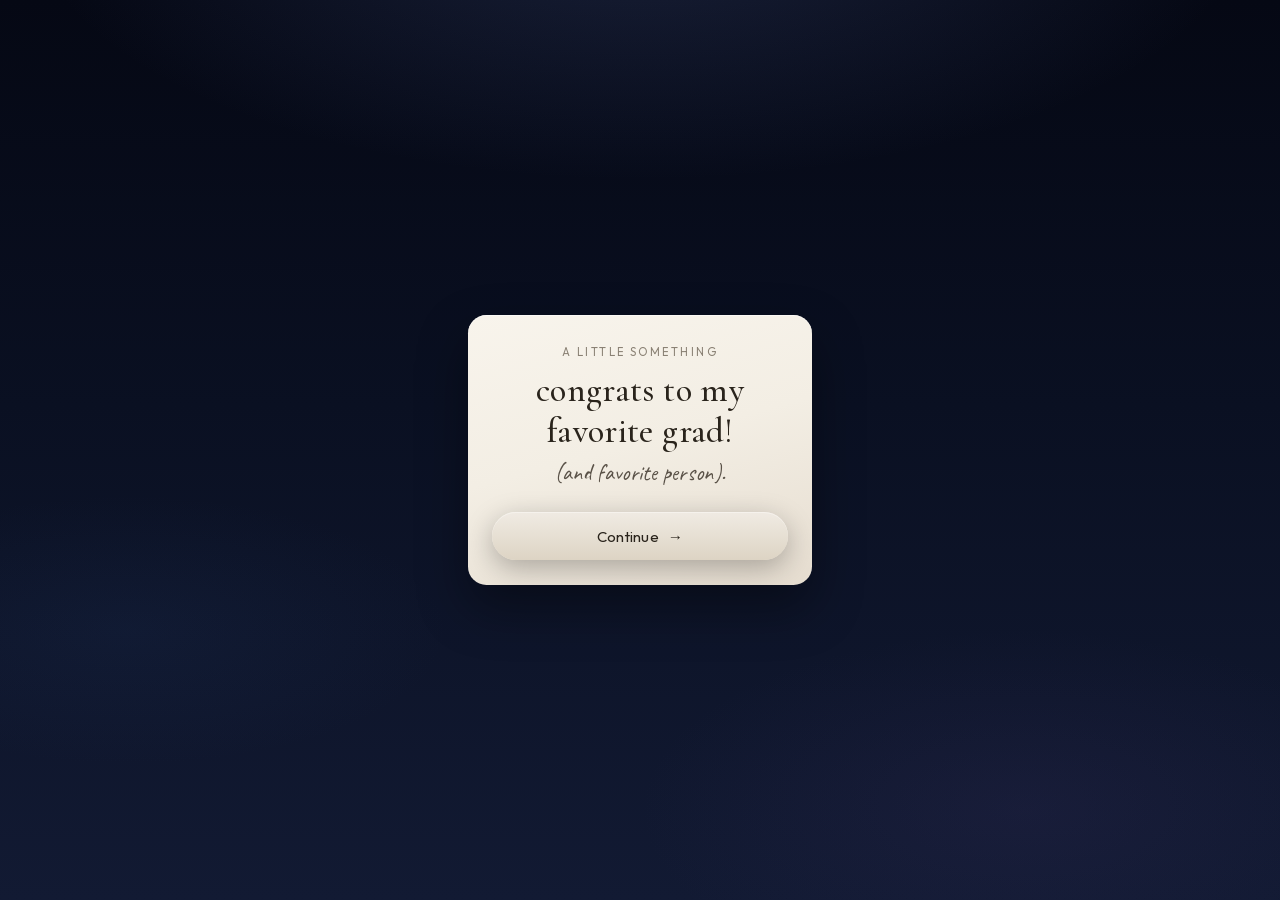
==== commit 11d3f843: "Add graduation experience; keep Girlfriend Day as its own page Make graduation the default landing: " ====
--- a/index.html
+++ b/index.html
@@ -6,323 +6,127 @@
   <meta name="apple-mobile-web-app-capable" content="yes" />
   <meta name="apple-mobile-web-app-status-bar-style" content="black-translucent" />
   <meta name="theme-color" content="#070b16" />
-  <meta name="description" content="A private scrapbook for May — Happy (Almost) National Girlfriend Day." />
-  <title>For May</title>
+  <meta name="description" content="A private note for May — congrats to my favorite grad." />
+  <title>For May — Graduation</title>
 
   <link rel="preload" href="assets/fonts/cormorant-500.woff2" as="font" type="font/woff2" crossorigin />
   <link rel="preload" href="assets/fonts/outfit-300.woff2" as="font" type="font/woff2" crossorigin />
   <link rel="preload" href="assets/fonts/caveat-600.woff2" as="font" type="font/woff2" crossorigin />
-  <link rel="preload" href="assets/images/disneysea.webp" as="image" type="image/webp" />
 
   <link rel="stylesheet" href="css/fonts.css" />
   <link rel="stylesheet" href="css/styles.css" />
+  <link rel="stylesheet" href="css/graduation.css" />
 </head>
 <body>
-  <!-- Soft starfield (drawn by JS) -->
   <canvas id="stars" aria-hidden="true"></canvas>
   <div class="sky-glow" aria-hidden="true"></div>
 
   <main id="app">
 
-    <!-- ───────── Entry keypad ───────── -->
-    <section id="screen-entry" class="screen screen--active" aria-label="Passcode">
-      <div class="entry-stage">
-        <p class="eyebrow fade-up">Private</p>
-        <h1 class="entry-title fade-up delay-1">Enter Passcode</h1>
+    <!-- ───────── Landing ───────── -->
+    <section id="screen-grad-landing" class="screen screen--active screen--landing" aria-label="Graduation">
+      <div class="flower-confetti" id="flower-confetti" aria-hidden="true"></div>
 
-        <div class="passcode-dots fade-up delay-2" id="passcode-dots" aria-live="polite" aria-label="Passcode progress">
-          <span class="passcode-dot"></span>
-          <span class="passcode-dot"></span>
-          <span class="passcode-dot"></span>
-          <span class="passcode-dot"></span>
-          <span class="passcode-dot"></span>
-          <span class="passcode-dot"></span>
-        </div>
-        <p class="entry-error" id="entry-error" role="alert" hidden>Try again</p>
-
-        <div class="keypad fade-up delay-3" id="entry-keypad" role="group" aria-label="Number pad">
-          <button type="button" class="keypad-key" data-key="1">1</button>
-          <button type="button" class="keypad-key" data-key="2">2</button>
-          <button type="button" class="keypad-key" data-key="3">3</button>
-          <button type="button" class="keypad-key" data-key="4">4</button>
-          <button type="button" class="keypad-key" data-key="5">5</button>
-          <button type="button" class="keypad-key" data-key="6">6</button>
-          <button type="button" class="keypad-key" data-key="7">7</button>
-          <button type="button" class="keypad-key" data-key="8">8</button>
-          <button type="button" class="keypad-key" data-key="9">9</button>
-          <span class="keypad-spacer" aria-hidden="true"></span>
-          <button type="button" class="keypad-key" data-key="0">0</button>
-          <button type="button" class="keypad-key keypad-key--action" data-key="delete" aria-label="Delete">
-            <svg class="keypad-delete" viewBox="0 0 24 18" aria-hidden="true" focusable="false">
-              <path
-                d="M8.2 1.2h12.3A2.5 2.5 0 0 1 23 3.7v10.6a2.5 2.5 0 0 1-2.5 2.5H8.2c-.7 0-1.4-.3-1.8-.9L1.3 10c-.4-.5-.4-1.3 0-1.8L6.4 2.1c.4-.6 1.1-.9 1.8-.9z"
-                fill="none"
-                stroke="currentColor"
-                stroke-width="1.6"
-                stroke-linejoin="round"
-              />
-              <path
-                d="M11.2 5.6l5.6 5.6M16.8 5.6l-5.6 5.6"
-                fill="none"
-                stroke="currentColor"
-                stroke-width="1.6"
-                stroke-linecap="round"
-              />
-            </svg>
-          </button>
-        </div>
-      </div>
-    </section>
-
-    <!-- ───────── Envelope ───────── -->
-    <section id="screen-envelope" class="screen" aria-label="Sealed envelope" hidden>
-      <div class="envelope-stage">
-        <p class="envelope-hint">Tap to open</p>
-        <button type="button" id="envelope" class="envelope" aria-label="Open envelope from Ben to May">
-          <div class="envelope__pocket" aria-hidden="true"></div>
-          <div class="envelope__well">
-            <div class="envelope__letter">
-              <div class="letter-content">
-                <p class="letter-label">To</p>
-                <p class="letter-name">May</p>
-                <p class="letter-message">Happy (Almost)<br />National Girlfriend Day!</p>
-                <p class="letter-label letter-label--from">From</p>
-                <p class="letter-name letter-name--from">Ben</p>
-              </div>
-            </div>
-          </div>
-          <div class="envelope__front" aria-hidden="true"></div>
-          <div class="envelope__flap" aria-hidden="true"></div>
-          <div class="envelope__seal" aria-hidden="true">
-            <span class="seal-initial">B</span>
-          </div>
-        </button>
-      </div>
-    </section>
-
-    <!-- ───────── Welcome ───────── -->
-    <section id="screen-welcome" class="screen" aria-label="Welcome" hidden>
-      <div class="screen-inner screen-inner--narrow">
-        <p class="eyebrow fade-up">A little something</p>
-        <h1 class="welcome-title fade-up delay-1">Hi May <span class="heart" aria-hidden="true">♥</span></h1>
-        <p class="welcome-subtitle fade-up delay-2">Happy National Girlfriend (almost..) Day!</p>
-        <div class="welcome-body fade-up delay-3">
-          <p>I know we haven't known each other for long, but I wanted to make something that we could look back on later.</p>
-          <p>This isn't every memory we've had together; just some of my favorites.</p>
-        </div>
-        <button type="button" class="btn btn--primary fade-up delay-4" data-next="disclaimers">
-          Start Reading
-          <span class="btn-arrow" aria-hidden="true">→</span>
-        </button>
-      </div>
-    </section>
-
-    <!-- ───────── Disclaimers ───────── -->
-    <section id="screen-disclaimers" class="screen" aria-label="Notes" hidden>
-      <div class="screen-inner screen-inner--narrow">
-        <p class="eyebrow fade-up">Before we begin</p>
-        <h2 class="section-title fade-up delay-1">A couple of notes</h2>
-
-        <div class="note-stack">
-          <article class="note-card fade-up delay-2">
-            <p class="note-card__title">Timezone</p>
-            <p class="note-card__body">Everything on this website uses Ben Standard Time (PST).</p>
-            <p class="note-card__aside">Sorry Japan <span class="heart" aria-hidden="true">♥</span></p>
-          </article>
-
-          <article class="note-card fade-up delay-3">
-            <p class="note-card__title">Memories</p>
-            <p class="note-card__body">These definitely aren't all of our memories.</p>
-            <p class="note-card__body">These are simply some of my favorite moments that I wanted to remember forever.</p>
-          </article>
-        </div>
-
-        <button type="button" class="btn btn--primary fade-up delay-4" data-next="scrapbook">
-          Open Scrapbook
-          <span class="btn-arrow" aria-hidden="true">→</span>
-        </button>
-      </div>
-    </section>
-
-    <!-- ───────── Scrapbook ───────── -->
-    <section id="screen-scrapbook" class="screen screen--scrapbook" aria-label="Scrapbook" hidden>
-      <div class="scrapbook">
-        <div class="scrapbook__track" id="scrapbook-track" role="list"></div>
-      </div>
-      <div class="scrapbook-chrome">
-        <div class="scrapbook-dots" id="scrapbook-dots" aria-hidden="true"></div>
-        <p class="scrapbook-hint" id="scrapbook-hint">Swipe to turn pages</p>
-        <button type="button" class="btn btn--ghost" id="scrapbook-continue" hidden>
+      <div class="grad-popup" id="grad-popup">
+        <p class="eyebrow">A little something</p>
+        <h1 class="grad-popup__title">
+          congrats to my favorite grad!
+          <span class="grad-popup__aside">(and favorite person).</span>
+        </h1>
+        <button type="button" class="btn btn--primary" data-next="countdown">
           Continue
           <span class="btn-arrow" aria-hidden="true">→</span>
         </button>
       </div>
     </section>
 
-    <!-- ───────── Gift intro ───────── -->
-    <section id="screen-gift-intro" class="screen" aria-label="A gift" hidden>
-      <div class="screen-inner screen-inner--narrow">
-        <p class="eyebrow fade-up">One more thing</p>
-        <h2 class="section-title fade-up delay-1">There's a gift waiting</h2>
-        <p class="lede fade-up delay-2">It's locked — only you should know the answers.</p>
-        <button type="button" class="btn btn--primary fade-up delay-3" data-next="gift-lock-1">
-          Unlock Gift
-          <span class="btn-arrow" aria-hidden="true">→</span>
-        </button>
-      </div>
-    </section>
+    <!-- ───────── Countdown ───────── -->
+    <section id="screen-grad-countdown" class="screen" aria-label="Graduation countdown" hidden>
+      <div class="screen-inner">
+        <p class="eyebrow fade-up">The date</p>
+        <h2 class="section-title fade-up delay-1">Until you walk</h2>
 
-    <!-- ───────── Lock One ───────── -->
-    <section id="screen-gift-lock-1" class="screen" aria-label="First lock" hidden>
-      <div class="screen-inner screen-inner--narrow">
-        <div class="lock-badge fade-up" aria-hidden="true">
-          <span class="lock-icon"></span>
-          <span>1 of 2</span>
+        <div class="countdown fade-up delay-2" id="grad-countdown">
+          <div class="countdown-unit">
+            <p class="countdown-value" data-unit="days">0</p>
+            <p class="countdown-label">days</p>
+          </div>
+          <div class="countdown-unit">
+            <p class="countdown-value" data-unit="hours">00</p>
+            <p class="countdown-label">hours</p>
+          </div>
+          <div class="countdown-unit">
+            <p class="countdown-value" data-unit="minutes">00</p>
+            <p class="countdown-label">minutes</p>
+          </div>
+          <div class="countdown-unit">
+            <p class="countdown-value" data-unit="seconds">00</p>
+            <p class="countdown-label">seconds</p>
+          </div>
         </div>
-        <h2 class="section-title fade-up delay-1">First lock</h2>
-        <p class="lede fade-up delay-2">What is my phone password?</p>
 
-        <form id="lock-form-1" class="lock-form fade-up delay-3" autocomplete="off">
-          <label class="sr-only" for="lock-input-1">Answer</label>
-          <input
-            id="lock-input-1"
-            class="lock-input"
-            type="password"
-            inputmode="text"
-            enterkeyhint="done"
-            autocorrect="off"
-            autocapitalize="off"
-            spellcheck="false"
-            placeholder="Enter password"
-            required
-          />
-          <p class="lock-error" id="lock-error-1" role="alert" hidden>Not quite — try again.</p>
-          <button type="submit" class="btn btn--primary">Unlock</button>
-        </form>
-      </div>
-    </section>
+        <p class="countdown-status fade-up delay-3" data-countdown-status>until June 10, 2028</p>
+        <p class="countdown-note fade-up delay-3">Ben Standard Time. Sorry Japan <span class="heart" aria-hidden="true">♥</span></p>
 
-    <!-- ───────── Lock Two ───────── -->
-    <section id="screen-gift-lock-2" class="screen" aria-label="Second lock" hidden>
-      <div class="screen-inner screen-inner--narrow">
-        <div class="lock-badge fade-up" aria-hidden="true">
-          <span class="lock-icon"></span>
-          <span>2 of 2</span>
-        </div>
-        <h2 class="section-title fade-up delay-1">Second lock</h2>
-        <p class="lede fade-up delay-2">What is my middle name?</p>
-
-        <form id="lock-form-2" class="lock-form fade-up delay-3" autocomplete="off">
-          <label class="sr-only" for="lock-input-2">Answer</label>
-          <input
-            id="lock-input-2"
-            class="lock-input"
-            type="text"
-            inputmode="text"
-            enterkeyhint="done"
-            autocorrect="off"
-            autocapitalize="off"
-            spellcheck="false"
-            placeholder="Enter answer"
-            required
-          />
-          <p class="lock-error" id="lock-error-2" role="alert" hidden>Not quite — try again.</p>
-          <button type="submit" class="btn btn--primary">Open Gift</button>
-        </form>
-      </div>
-    </section>
-
-    <!-- ───────── Gift Box Opening ───────── -->
-    <section id="screen-gift-box" class="screen" aria-label="Gift box" hidden>
-      <div class="gift-stage">
-        <div class="gift-box" id="gift-box" aria-hidden="true">
-          <div class="gift-box__lid">
-            <div class="gift-box__bow"></div>
-          </div>
-          <div class="gift-box__body"></div>
-        </div>
-        <p class="gift-opening-text" id="gift-opening-text">Opening…</p>
-      </div>
-      <canvas id="confetti" class="confetti-canvas" aria-hidden="true"></canvas>
-    </section>
-
-    <!-- ───────── Coupon Reveal ───────── -->
-    <section id="screen-gift-reveal" class="screen" aria-label="Gift coupon" hidden>
-      <div class="screen-inner screen-inner--narrow">
-        <p class="eyebrow fade-up">For you</p>
-        <div class="coupon fade-up delay-1">
-          <div class="coupon__edge coupon__edge--top" aria-hidden="true"></div>
-          <div class="coupon__inner">
-            <p class="coupon__label">Gift Coupon</p>
-            <h2 class="coupon__title">One Free Meal <span class="heart" aria-hidden="true">♥</span></h2>
-            <p class="coupon__value">Up to ¥5000</p>
-            <div class="coupon__divider" aria-hidden="true"></div>
-            <p class="coupon__redeem-label">Redeem Instructions</p>
-            <p class="coupon__redeem">Text Ben:</p>
-            <p class="coupon__code" id="coupon-code">not icecream</p>
-            <button type="button" class="btn btn--coupon" id="copy-code">
-              Copy Code
-            </button>
-            <p class="coupon__copied" id="copy-feedback" hidden>Copied</p>
-          </div>
-          <div class="coupon__edge coupon__edge--bottom" aria-hidden="true"></div>
-        </div>
-        <button type="button" class="btn btn--ghost fade-up delay-3" data-next="goodbye">
+        <button type="button" class="btn btn--primary fade-up delay-4" data-next="letter">
           Continue
           <span class="btn-arrow" aria-hidden="true">→</span>
         </button>
       </div>
     </section>
 
-    <!-- ───────── Goodbye ───────── -->
-    <section id="screen-goodbye" class="screen screen--goodbye" aria-label="Goodbye" hidden>
-      <div class="goodbye-inner">
-        <p class="goodbye-line" id="goodbye-line-1"></p>
-        <p class="goodbye-line goodbye-line--soft" id="goodbye-line-2"></p>
-        <p class="goodbye-line goodbye-line--name" id="goodbye-line-3"></p>
-        <button type="button" class="btn btn--ghost goodbye-continue" id="goodbye-continue" hidden>
+    <!-- ───────── Handwritten letter ───────── -->
+    <section id="screen-grad-letter" class="screen" aria-label="A handwritten letter" hidden>
+      <div class="screen-inner screen-inner--narrow">
+        <p class="eyebrow fade-up">For you</p>
+        <h2 class="section-title fade-up delay-1">A letter</h2>
+
+        <figure class="letter-frame fade-up delay-2">
+          <span class="page-tape page-tape--tl" aria-hidden="true"></span>
+          <span class="page-tape page-tape--tr" aria-hidden="true"></span>
+          <!-- Replace the placeholder by dropping an image at assets/images/graduation-letter.webp -->
+          <img
+            id="grad-letter-image"
+            class="letter-frame__photo"
+            alt="A handwritten letter from Ben"
+            hidden
+          />
+          <div class="letter-frame__placeholder" id="grad-letter-placeholder">
+            <p class="letter-frame__waiting">A handwritten letter is on its way.</p>
+            <p class="letter-frame__hint">It'll live right here.</p>
+          </div>
+        </figure>
+
+        <button type="button" class="btn btn--ghost fade-up delay-3" data-next="hub">
           Continue
           <span class="btn-arrow" aria-hidden="true">→</span>
         </button>
       </div>
     </section>
 
-    <!-- ───────── Flowers tease ───────── -->
-    <section id="screen-flowers-tease" class="screen" aria-label="About the flowers" hidden>
+    <!-- ───────── Other special days ───────── -->
+    <section id="screen-hub" class="screen" aria-label="Other special days" hidden>
       <div class="screen-inner screen-inner--narrow">
-        <p class="flowers-tease-text fade-up" id="flowers-tease-text">soooooo... about the flowers...</p>
-        <button type="button" class="btn btn--ghost fade-up delay-3" data-next="flowers-note">
-          Continue
-          <span class="btn-arrow" aria-hidden="true">→</span>
-        </button>
-      </div>
-    </section>
-
-    <!-- ───────── Flowers apology ───────── -->
-    <section id="screen-flowers-note" class="screen" aria-label="Flower note" hidden>
-      <div class="screen-inner screen-inner--narrow">
-        <div class="flowers-note fade-up">
-          <p>I spent too much time working on this to figure out how to order flowers to ur house.. but im good at coding so heres some imaginary online flowers that contains all of your favorites!</p>
-          <p class="flowers-note__aside">I promise to make it up to you later :(</p>
+        <p class="eyebrow fade-up">One more thing</p>
+        <h2 class="section-title fade-up delay-1">Would you like to view other special days?</h2>
+        <p class="lede fade-up delay-2">A few little worlds, kept in one place.</p>
+        <div class="day-list fade-up delay-3">
+          <a class="day-card is-current" href="index.html" aria-current="page">
+            <p class="day-card__label">You were just here</p>
+            <p class="day-card__title">Graduation</p>
+            <p class="day-card__meta">June 10, 2028</p>
+          </a>
+          <a class="day-card" href="girlfriend-day.html">
+            <p class="day-card__label">A favorite</p>
+            <p class="day-card__title">National Girlfriend Day</p>
+            <p class="day-card__meta">August 1</p>
+          </a>
         </div>
-        <button type="button" class="btn btn--primary fade-up delay-3" data-next="flowers-garden">
-          See your flowers
-          <span class="btn-arrow" aria-hidden="true">→</span>
-        </button>
-      </div>
-    </section>
-
-    <!-- ───────── Flower garden ───────── -->
-    <section id="screen-flowers-garden" class="screen screen--garden" aria-label="Flower garden" hidden>
-      <div class="garden-inner">
-        <p class="eyebrow fade-up">For May</p>
-        <h2 class="section-title garden-title fade-up delay-1">Your midnight garden</h2>
-        <div class="garden" id="flower-garden" aria-label="A garden of your favorite flowers"></div>
       </div>
     </section>
 
   </main>
 
-  <script type="module" src="js/app.js"></script>
+  <script type="module" src="js/graduation.js"></script>
 </body>
 </html>
--- a/css/styles.css
+++ b/css/styles.css
@@ -1648,6 +1648,59 @@
 }
 
 /* =========================================================
+   Special days hub
+   ========================================================= */
+.day-list {
+  display: flex;
+  flex-direction: column;
+  gap: 0.75rem;
+  width: 100%;
+  margin-top: 0.25rem;
+}
+
+.day-card {
+  display: block;
+  text-align: left;
+  text-decoration: none;
+  padding: 1.1rem 1.15rem 1.05rem;
+  border-radius: 1rem;
+  background: rgba(255, 255, 255, 0.05);
+  border: 1px solid rgba(255, 255, 255, 0.09);
+  color: var(--moon);
+  min-height: 4.5rem;
+  transition: transform 0.2s var(--ease-spring), background 0.2s;
+}
+
+.day-card:active {
+  transform: scale(0.98);
+}
+
+.day-card.is-current {
+  border-color: rgba(201, 184, 150, 0.28);
+}
+
+.day-card__label {
+  font-size: 0.65rem;
+  letter-spacing: 0.16em;
+  text-transform: uppercase;
+  color: var(--gold-soft);
+  margin-bottom: 0.28rem;
+}
+
+.day-card__title {
+  font-family: var(--font-display);
+  font-size: 1.35rem;
+  font-weight: 500;
+  line-height: 1.2;
+}
+
+.day-card__meta {
+  margin-top: 0.25rem;
+  font-size: 0.85rem;
+  color: var(--moon-muted);
+}
+
+/* =========================================================
    Reduced motion
    ========================================================= */
 @media (prefers-reduced-motion: reduce) {
--- a/css/graduation.css
+++ b/css/graduation.css
@@ -0,0 +1,215 @@
+/* Graduation experience — same midnight palette, quieter ceremony */
+
+.screen--landing {
+  justify-content: center;
+}
+
+.flower-confetti {
+  position: absolute;
+  inset: 0;
+  overflow: hidden;
+  pointer-events: none;
+  z-index: 1;
+}
+
+.flower-piece {
+  position: absolute;
+  top: -12vh;
+  z-index: 1;
+  animation: flowerFall var(--fall-duration, 10s) var(--ease-out) var(--fall-delay, 0s) both;
+  will-change: transform, opacity;
+  filter: drop-shadow(0 6px 12px rgba(0, 0, 0, 0.22));
+}
+
+.flower-piece .bloom-svg {
+  width: 100%;
+  height: auto;
+  display: block;
+}
+
+@keyframes flowerFall {
+  0% {
+    transform: translate3d(0, -12vh, 0) rotate(-12deg);
+    opacity: 0;
+  }
+  8% {
+    opacity: 1;
+  }
+  100% {
+    transform: translate3d(var(--drift, 10vw), 118vh, 0) rotate(var(--spin, 28deg));
+    opacity: 0.35;
+  }
+}
+
+.grad-popup {
+  position: relative;
+  z-index: 2;
+  width: min(100%, 21.5rem);
+  padding: 1.85rem 1.5rem 1.55rem;
+  border-radius: 1.15rem;
+  background:
+    linear-gradient(165deg, #f8f4ec 0%, var(--paper) 48%, #e6ddd0 100%);
+  color: var(--ink);
+  text-align: center;
+  box-shadow:
+    0 1px 0 rgba(255, 255, 255, 0.55) inset,
+    0 22px 50px rgba(0, 0, 0, 0.38);
+  opacity: 0;
+  transform: translateY(16px) scale(0.97);
+  transition: opacity 0.7s var(--ease-out), transform 0.7s var(--ease-out);
+}
+
+.grad-popup.is-visible {
+  opacity: 1;
+  transform: translateY(0) scale(1);
+}
+
+.grad-popup .eyebrow {
+  color: #8a8174;
+  margin-bottom: 0.7rem;
+}
+
+.grad-popup__title {
+  font-family: var(--font-display);
+  font-size: clamp(1.7rem, 7vw, 2.15rem);
+  font-weight: 500;
+  line-height: 1.2;
+  letter-spacing: 0.01em;
+  margin-bottom: 0.35rem;
+  text-wrap: balance;
+}
+
+.grad-popup__aside {
+  display: block;
+  margin-top: 0.45rem;
+  font-family: var(--font-hand);
+  font-size: clamp(1.15rem, 4.6vw, 1.4rem);
+  font-weight: 500;
+  color: var(--ink-soft);
+}
+
+.grad-popup .btn--primary {
+  width: 100%;
+  margin-top: 1.25rem;
+}
+
+/* Countdown */
+.countdown {
+  display: grid;
+  grid-template-columns: repeat(2, minmax(0, 1fr));
+  gap: 0.7rem;
+  width: 100%;
+  max-width: 20rem;
+  margin: 0.35rem 0 0.25rem;
+}
+
+.countdown-unit {
+  padding: 0.95rem 0.6rem 0.8rem;
+  border-radius: 1rem;
+  background: rgba(255, 255, 255, 0.05);
+  border: 1px solid rgba(255, 255, 255, 0.08);
+}
+
+.countdown-value {
+  font-family: var(--font-display);
+  font-size: clamp(2rem, 9vw, 2.6rem);
+  font-weight: 500;
+  line-height: 1;
+  color: var(--moon);
+  font-variant-numeric: tabular-nums;
+}
+
+.countdown-label {
+  margin-top: 0.4rem;
+  font-size: 0.68rem;
+  letter-spacing: 0.16em;
+  text-transform: uppercase;
+  color: var(--moon-muted);
+}
+
+.countdown-status {
+  font-family: var(--font-hand);
+  font-size: 1.25rem;
+  color: var(--gold-soft);
+}
+
+.countdown-note {
+  font-size: 0.82rem;
+  color: var(--moon-muted);
+  margin-top: -0.35rem;
+}
+
+/* Letter frame */
+.letter-frame {
+  position: relative;
+  width: 100%;
+  margin: 0.35rem 0 0.5rem;
+  background:
+    linear-gradient(165deg, #f7f3eb 0%, var(--paper) 40%, var(--paper-deep) 100%);
+  padding: 0.85rem 0.75rem 0.95rem;
+  box-shadow:
+    0 1px 0 rgba(255, 255, 255, 0.5) inset,
+    0 16px 36px rgba(0, 0, 0, 0.3);
+}
+
+.letter-frame__photo {
+  width: 100%;
+  height: auto;
+  display: none;
+  object-fit: contain;
+  background: #fff;
+}
+
+.letter-frame.has-photo .letter-frame__photo {
+  display: block;
+}
+
+.letter-frame__placeholder {
+  min-height: 16rem;
+  display: flex;
+  flex-direction: column;
+  align-items: center;
+  justify-content: center;
+  gap: 0.45rem;
+  padding: 1.5rem 1rem;
+  border: 1px dashed rgba(90, 82, 72, 0.28);
+  background: rgba(255, 255, 255, 0.35);
+}
+
+.letter-frame__waiting {
+  font-family: var(--font-hand);
+  font-size: 1.35rem;
+  color: var(--ink);
+  text-align: center;
+  text-wrap: balance;
+}
+
+.letter-frame__hint {
+  font-size: 0.82rem;
+  color: var(--ink-faint);
+}
+
+.letter-frame.has-photo .letter-frame__placeholder {
+  display: none;
+}
+
+@media (prefers-reduced-motion: reduce) {
+  .flower-piece {
+    animation: none !important;
+  }
+
+  .grad-popup {
+    opacity: 1;
+    transform: none;
+  }
+}
+
+@media (max-height: 700px) {
+  .grad-popup {
+    padding: 1.45rem 1.25rem 1.25rem;
+  }
+
+  .letter-frame__placeholder {
+    min-height: 12.5rem;
+  }
+}
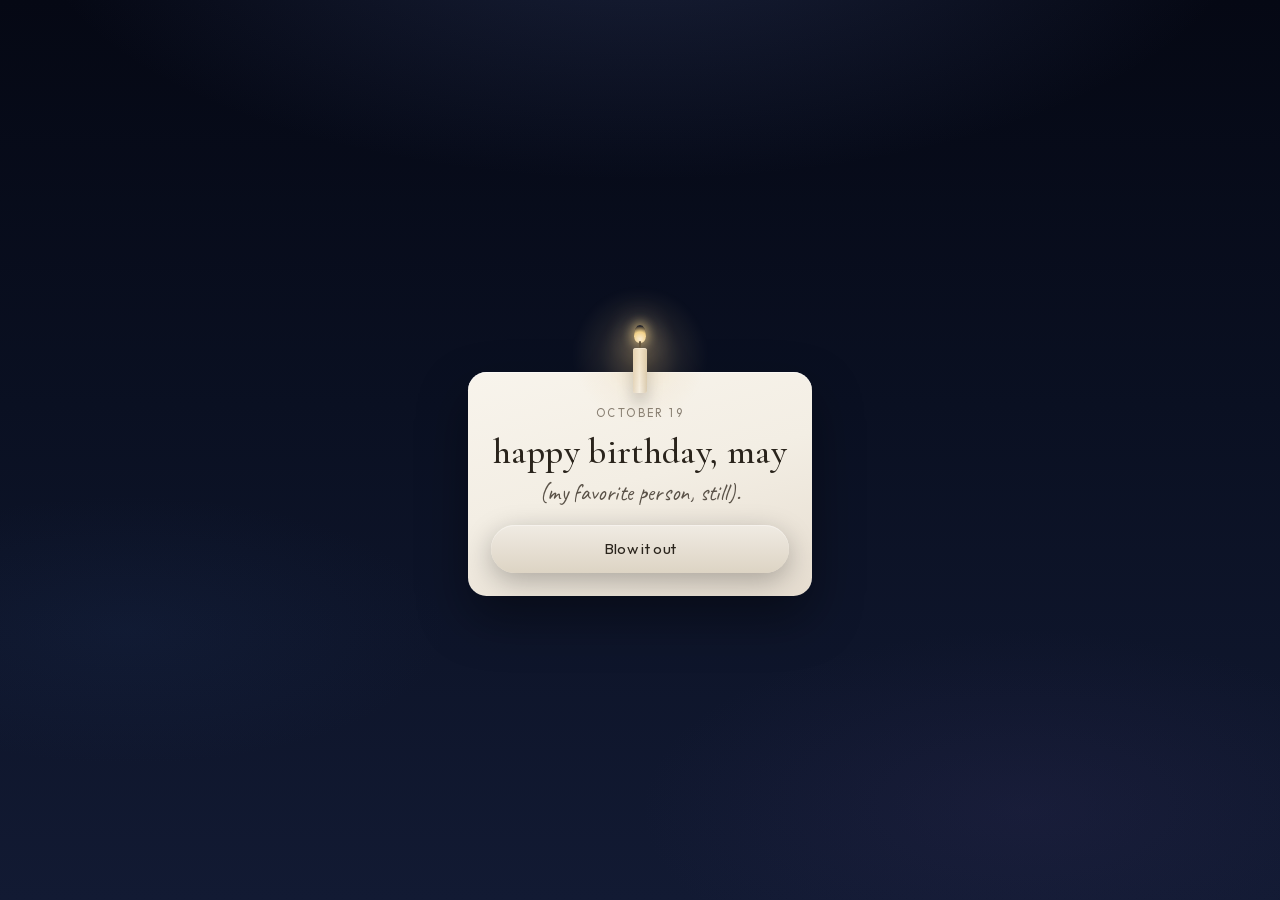
==== commit 89b670da: "Open the site on May's birthday. A single candle and a short paper note are now the landing page, in" ====
--- a/index.html
+++ b/index.html
@@ -6,8 +6,8 @@
   <meta name="apple-mobile-web-app-capable" content="yes" />
   <meta name="apple-mobile-web-app-status-bar-style" content="black-translucent" />
   <meta name="theme-color" content="#070b16" />
-  <meta name="description" content="A private note for May — congrats to my favorite grad." />
-  <title>For May — Graduation</title>
+  <meta name="description" content="A private note for May — happy birthday." />
+  <title>For May — Birthday</title>
 
   <link rel="preload" href="assets/fonts/cormorant-500.woff2" as="font" type="font/woff2" crossorigin />
   <link rel="preload" href="assets/fonts/outfit-300.woff2" as="font" type="font/woff2" crossorigin />
@@ -15,7 +15,7 @@
 
   <link rel="stylesheet" href="css/fonts.css" />
   <link rel="stylesheet" href="css/styles.css" />
-  <link rel="stylesheet" href="css/graduation.css" />
+  <link rel="stylesheet" href="css/birthday.css" />
 </head>
 <body>
   <canvas id="stars" aria-hidden="true"></canvas>
@@ -24,78 +24,44 @@
   <main id="app">
 
     <!-- ───────── Landing ───────── -->
-    <section id="screen-grad-landing" class="screen screen--active screen--landing" aria-label="Graduation">
+    <section id="screen-bday-landing" class="screen screen--active screen--bday" aria-label="Birthday">
       <div class="flower-confetti" id="flower-confetti" aria-hidden="true"></div>
 
-      <div class="grad-popup" id="grad-popup">
-        <p class="eyebrow">A little something</p>
-        <h1 class="grad-popup__title">
-          congrats to my favorite grad!
-          <span class="grad-popup__aside">(and favorite person).</span>
-        </h1>
-        <button type="button" class="btn btn--primary" data-next="countdown">
-          Continue
-          <span class="btn-arrow" aria-hidden="true">→</span>
-        </button>
+      <div class="bday-stage">
+        <div class="candle" id="birthday-candle" aria-hidden="true">
+          <span class="candle__glow"></span>
+          <span class="candle__flame"></span>
+          <span class="candle__wick"></span>
+          <span class="candle__wax"></span>
+        </div>
+
+        <div class="bday-popup" id="bday-popup">
+          <p class="eyebrow">October 19</p>
+          <h1 class="bday-popup__title">
+            happy birthday, may
+            <span class="bday-popup__aside">(my favorite person, still).</span>
+          </h1>
+          <button type="button" class="btn btn--primary" id="bday-wish">
+            Blow it out
+          </button>
+        </div>
       </div>
     </section>
 
-    <!-- ───────── Countdown ───────── -->
-    <section id="screen-grad-countdown" class="screen" aria-label="Graduation countdown" hidden>
-      <div class="screen-inner">
-        <p class="eyebrow fade-up">The date</p>
-        <h2 class="section-title fade-up delay-1">Until you walk</h2>
-
-        <div class="countdown fade-up delay-2" id="grad-countdown">
-          <div class="countdown-unit">
-            <p class="countdown-value" data-unit="days">0</p>
-            <p class="countdown-label">days</p>
-          </div>
-          <div class="countdown-unit">
-            <p class="countdown-value" data-unit="hours">00</p>
-            <p class="countdown-label">hours</p>
-          </div>
-          <div class="countdown-unit">
-            <p class="countdown-value" data-unit="minutes">00</p>
-            <p class="countdown-label">minutes</p>
-          </div>
-          <div class="countdown-unit">
-            <p class="countdown-value" data-unit="seconds">00</p>
-            <p class="countdown-label">seconds</p>
-          </div>
-        </div>
-
-        <p class="countdown-status fade-up delay-3" data-countdown-status>until June 10, 2028</p>
-        <p class="countdown-note fade-up delay-3">Ben Standard Time. Sorry Japan <span class="heart" aria-hidden="true">♥</span></p>
-
-        <button type="button" class="btn btn--primary fade-up delay-4" data-next="letter">
-          Continue
-          <span class="btn-arrow" aria-hidden="true">→</span>
-        </button>
-      </div>
-    </section>
-
-    <!-- ───────── Handwritten letter ───────── -->
-    <section id="screen-grad-letter" class="screen" aria-label="A handwritten letter" hidden>
+    <!-- ───────── Note ───────── -->
+    <section id="screen-bday-note" class="screen" aria-label="A birthday note" hidden>
       <div class="screen-inner screen-inner--narrow">
         <p class="eyebrow fade-up">For you</p>
-        <h2 class="section-title fade-up delay-1">A letter</h2>
+        <h2 class="section-title fade-up delay-1">A note</h2>
 
-        <figure class="letter-frame fade-up delay-2">
+        <article class="bday-note fade-up delay-2">
           <span class="page-tape page-tape--tl" aria-hidden="true"></span>
           <span class="page-tape page-tape--tr" aria-hidden="true"></span>
-          <!-- Replace the placeholder by dropping an image at assets/images/graduation-letter.webp -->
-          <img
-            id="grad-letter-image"
-            class="letter-frame__photo"
-            alt="A handwritten letter from Ben"
-            hidden
-          />
-          <div class="letter-frame__placeholder" id="grad-letter-placeholder">
-            <p class="letter-frame__waiting">A handwritten letter is on its way.</p>
-            <p class="letter-frame__hint">It'll live right here.</p>
-          </div>
-        </figure>
+          <p>hey may!</p>
+          <p>happy birthday.</p>
+          <p>i hope today is a really good one. i’m so glad it’s yours.</p>
+          <p class="bday-note__sign">lots of love — ben :)</p>
+        </article>
 
         <button type="button" class="btn btn--ghost fade-up delay-3" data-next="hub">
           Continue
@@ -113,8 +79,13 @@
         <div class="day-list fade-up delay-3">
           <a class="day-card is-current" href="index.html" aria-current="page">
             <p class="day-card__label">You were just here</p>
+            <p class="day-card__title">Birthday</p>
+            <p class="day-card__meta">10/19</p>
+          </a>
+          <a class="day-card" href="graduation.html">
+            <p class="day-card__label">A favorite</p>
             <p class="day-card__title">Graduation</p>
-            <p class="day-card__meta">June 10, 2028</p>
+            <p class="day-card__meta">09/20/26</p>
           </a>
           <a class="day-card" href="girlfriend-day.html">
             <p class="day-card__label">A favorite</p>
@@ -127,6 +98,6 @@
 
   </main>
 
-  <script type="module" src="js/graduation.js"></script>
+  <script type="module" src="js/birthday.js"></script>
 </body>
 </html>
--- a/css/styles.css
+++ b/css/styles.css
@@ -1650,6 +1650,17 @@
 /* =========================================================
    Special days hub
    ========================================================= */
+#screen-hub {
+  justify-content: flex-start;
+  overflow-y: auto;
+  -webkit-overflow-scrolling: touch;
+}
+
+#screen-hub .screen-inner {
+  margin-top: auto;
+  margin-bottom: auto;
+}
+
 .day-list {
   display: flex;
   flex-direction: column;
--- a/css/birthday.css
+++ b/css/birthday.css
@@ -0,0 +1,252 @@
+/* Birthday — one candle on the same midnight paper */
+
+.screen--bday {
+  justify-content: center;
+}
+
+.flower-confetti {
+  position: absolute;
+  inset: 0;
+  overflow: hidden;
+  pointer-events: none;
+  z-index: 1;
+}
+
+.flower-piece {
+  position: absolute;
+  top: -12vh;
+  z-index: 1;
+  animation: flowerFall var(--fall-duration, 11s) var(--ease-out) var(--fall-delay, 0s) both;
+  will-change: transform, opacity;
+  filter: drop-shadow(0 6px 12px rgba(0, 0, 0, 0.22));
+}
+
+.flower-piece .bloom-svg {
+  width: 100%;
+  height: auto;
+  display: block;
+}
+
+@keyframes flowerFall {
+  0% {
+    transform: translate3d(0, -12vh, 0) rotate(-12deg);
+    opacity: 0;
+  }
+  8% {
+    opacity: 1;
+  }
+  100% {
+    transform: translate3d(var(--drift, 10vw), 118vh, 0) rotate(var(--spin, 28deg));
+    opacity: 0.35;
+  }
+}
+
+.bday-stage {
+  position: relative;
+  z-index: 2;
+  width: min(100%, 21.5rem);
+  display: flex;
+  flex-direction: column;
+  align-items: center;
+}
+
+/* A single thin candle, resting on the card */
+.candle {
+  position: relative;
+  z-index: 3;
+  width: 4.5rem;
+  height: 5.6rem;
+  margin-bottom: -1.35rem;
+  display: flex;
+  flex-direction: column;
+  align-items: center;
+  justify-content: flex-end;
+  pointer-events: none;
+}
+
+.candle__glow {
+  position: absolute;
+  top: -1.1rem;
+  width: 8.5rem;
+  height: 8.5rem;
+  border-radius: 50%;
+  background: radial-gradient(circle, rgba(232, 196, 130, 0.34) 0%, rgba(232, 196, 130, 0.08) 42%, transparent 70%);
+  filter: blur(2px);
+  transition: opacity 0.7s var(--ease-out);
+}
+
+.candle__flame {
+  width: 0.7rem;
+  height: 1.15rem;
+  margin-bottom: -0.12rem;
+  border-radius: 50% 50% 46% 46% / 62% 62% 38% 38%;
+  background:
+    radial-gradient(circle at 50% 78%, #fff8ea 0%, #f3d48a 46%, rgba(224, 176, 90, 0.2) 78%, transparent 82%);
+  box-shadow:
+    0 0 10px 3px rgba(243, 212, 138, 0.55),
+    0 0 26px 8px rgba(201, 184, 150, 0.28);
+  transform-origin: 50% 100%;
+  animation: flame 1.7s ease-in-out infinite;
+  transition: opacity 0.45s var(--ease-out), transform 0.55s var(--ease-out), filter 0.45s;
+}
+
+.candle__wick {
+  width: 1.5px;
+  height: 0.42rem;
+  background: #3a3228;
+  border-radius: 1px;
+}
+
+.candle__wax {
+  width: 0.82rem;
+  height: 2.85rem;
+  border-radius: 0.18rem 0.18rem 0.12rem 0.12rem;
+  background: linear-gradient(90deg, #e4d8c4 0%, #f8f3ea 46%, #d8ccb6 100%);
+  box-shadow:
+    0 1px 0 rgba(255, 255, 255, 0.65) inset,
+    0 10px 16px rgba(0, 0, 0, 0.22);
+}
+
+.candle.is-out .candle__flame {
+  animation: none;
+  opacity: 0;
+  transform: translateY(-8px) scale(0.35);
+  filter: blur(1.5px);
+}
+
+.candle.is-out .candle__glow {
+  opacity: 0;
+}
+
+@keyframes flame {
+  0%,
+  100% {
+    transform: scale(1) rotate(-1deg);
+  }
+  50% {
+    transform: scale(0.94, 1.05) rotate(1.5deg);
+  }
+}
+
+.bday-popup {
+  position: relative;
+  z-index: 2;
+  width: 100%;
+  padding: 2.15rem 1.45rem 1.45rem;
+  border-radius: 1.15rem;
+  background: linear-gradient(165deg, #f8f4ec 0%, var(--paper) 48%, #e6ddd0 100%);
+  color: var(--ink);
+  text-align: center;
+  box-shadow:
+    0 1px 0 rgba(255, 255, 255, 0.55) inset,
+    0 22px 50px rgba(0, 0, 0, 0.38);
+  opacity: 0;
+  transform: translateY(16px) scale(0.97);
+  transition: opacity 0.7s var(--ease-out), transform 0.7s var(--ease-out);
+}
+
+.bday-popup.is-visible {
+  opacity: 1;
+  transform: translateY(0) scale(1);
+}
+
+.bday-popup .eyebrow {
+  color: #8a8174;
+  margin-bottom: 0.65rem;
+}
+
+.bday-popup__title {
+  font-family: var(--font-display);
+  font-size: clamp(1.85rem, 7.4vw, 2.25rem);
+  font-weight: 500;
+  line-height: 1.15;
+  letter-spacing: 0.01em;
+  text-wrap: balance;
+}
+
+.bday-popup__aside {
+  display: block;
+  margin-top: 0.5rem;
+  font-family: var(--font-hand);
+  font-size: clamp(1.15rem, 4.6vw, 1.4rem);
+  font-weight: 500;
+  color: var(--ink-soft);
+}
+
+.bday-popup .btn--primary {
+  width: 100%;
+  margin-top: 1.2rem;
+}
+
+.bday-popup .btn:disabled {
+  opacity: 0.72;
+}
+
+/* Handwritten-style note, blue ink like the graduation letter */
+.bday-note {
+  position: relative;
+  width: 100%;
+  margin: 0.15rem 0 0.2rem;
+  padding: 1.55rem 1.2rem 1.3rem;
+  text-align: left;
+  color: #2a4a78;
+  background: linear-gradient(165deg, #f7f3eb 0%, var(--paper) 40%, var(--paper-deep) 100%);
+  box-shadow:
+    0 1px 0 rgba(255, 255, 255, 0.5) inset,
+    0 16px 36px rgba(0, 0, 0, 0.3);
+}
+
+.bday-note p {
+  font-family: var(--font-hand);
+  font-size: clamp(1.35rem, 5.4vw, 1.62rem);
+  font-weight: 600;
+  line-height: 1.32;
+}
+
+.bday-note p + p {
+  margin-top: 0.72rem;
+}
+
+.bday-note__sign {
+  margin-top: 1rem !important;
+}
+
+#screen-bday-note {
+  overflow-y: auto;
+  -webkit-overflow-scrolling: touch;
+}
+
+@media (prefers-reduced-motion: reduce) {
+  .flower-piece,
+  .candle__flame {
+    animation: none !important;
+  }
+
+  .bday-popup {
+    opacity: 1;
+    transform: none;
+  }
+}
+
+@media (max-height: 700px) {
+  .candle {
+    height: 4.7rem;
+    margin-bottom: -1.15rem;
+  }
+
+  .candle__wax {
+    height: 2.35rem;
+  }
+
+  .bday-popup {
+    padding: 1.85rem 1.2rem 1.2rem;
+  }
+
+  .bday-popup__title {
+    font-size: clamp(1.65rem, 6.8vw, 2rem);
+  }
+
+  #screen-bday-note .screen-inner {
+    gap: 0.85rem;
+  }
+}
